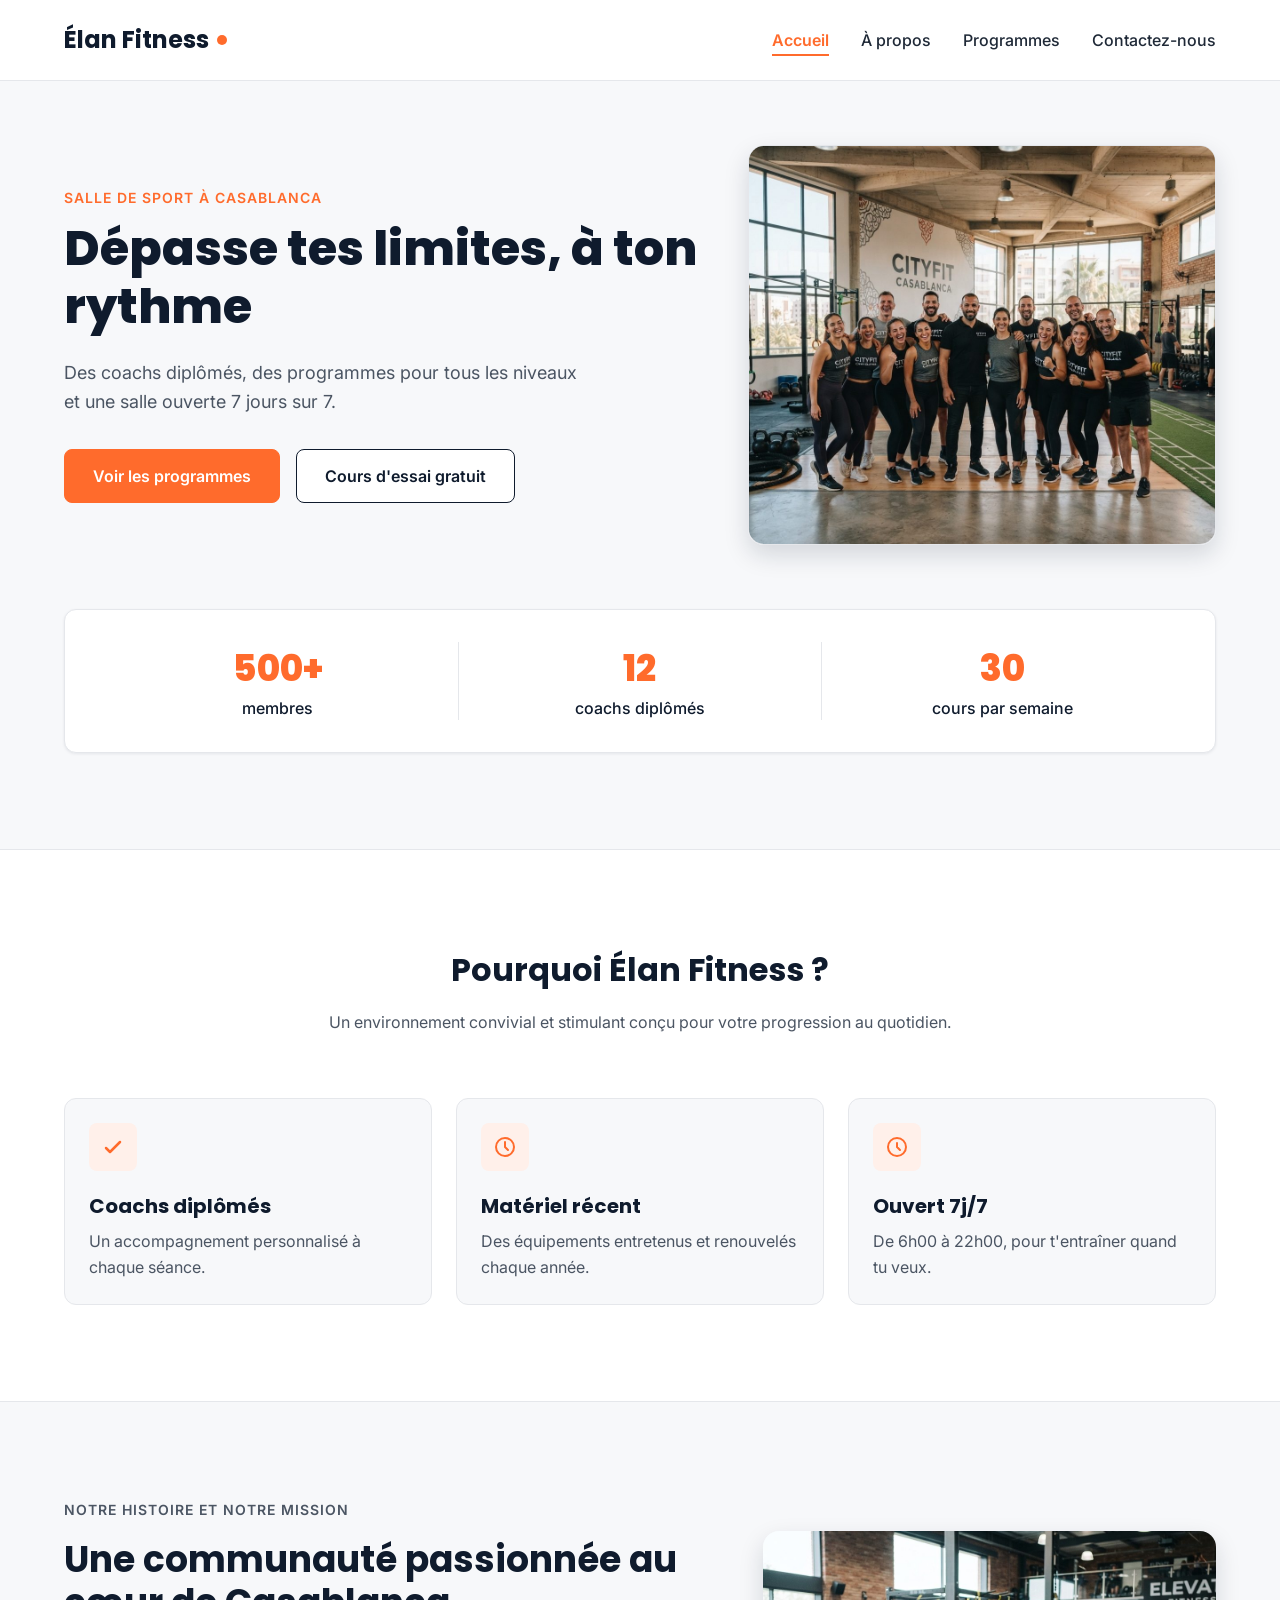
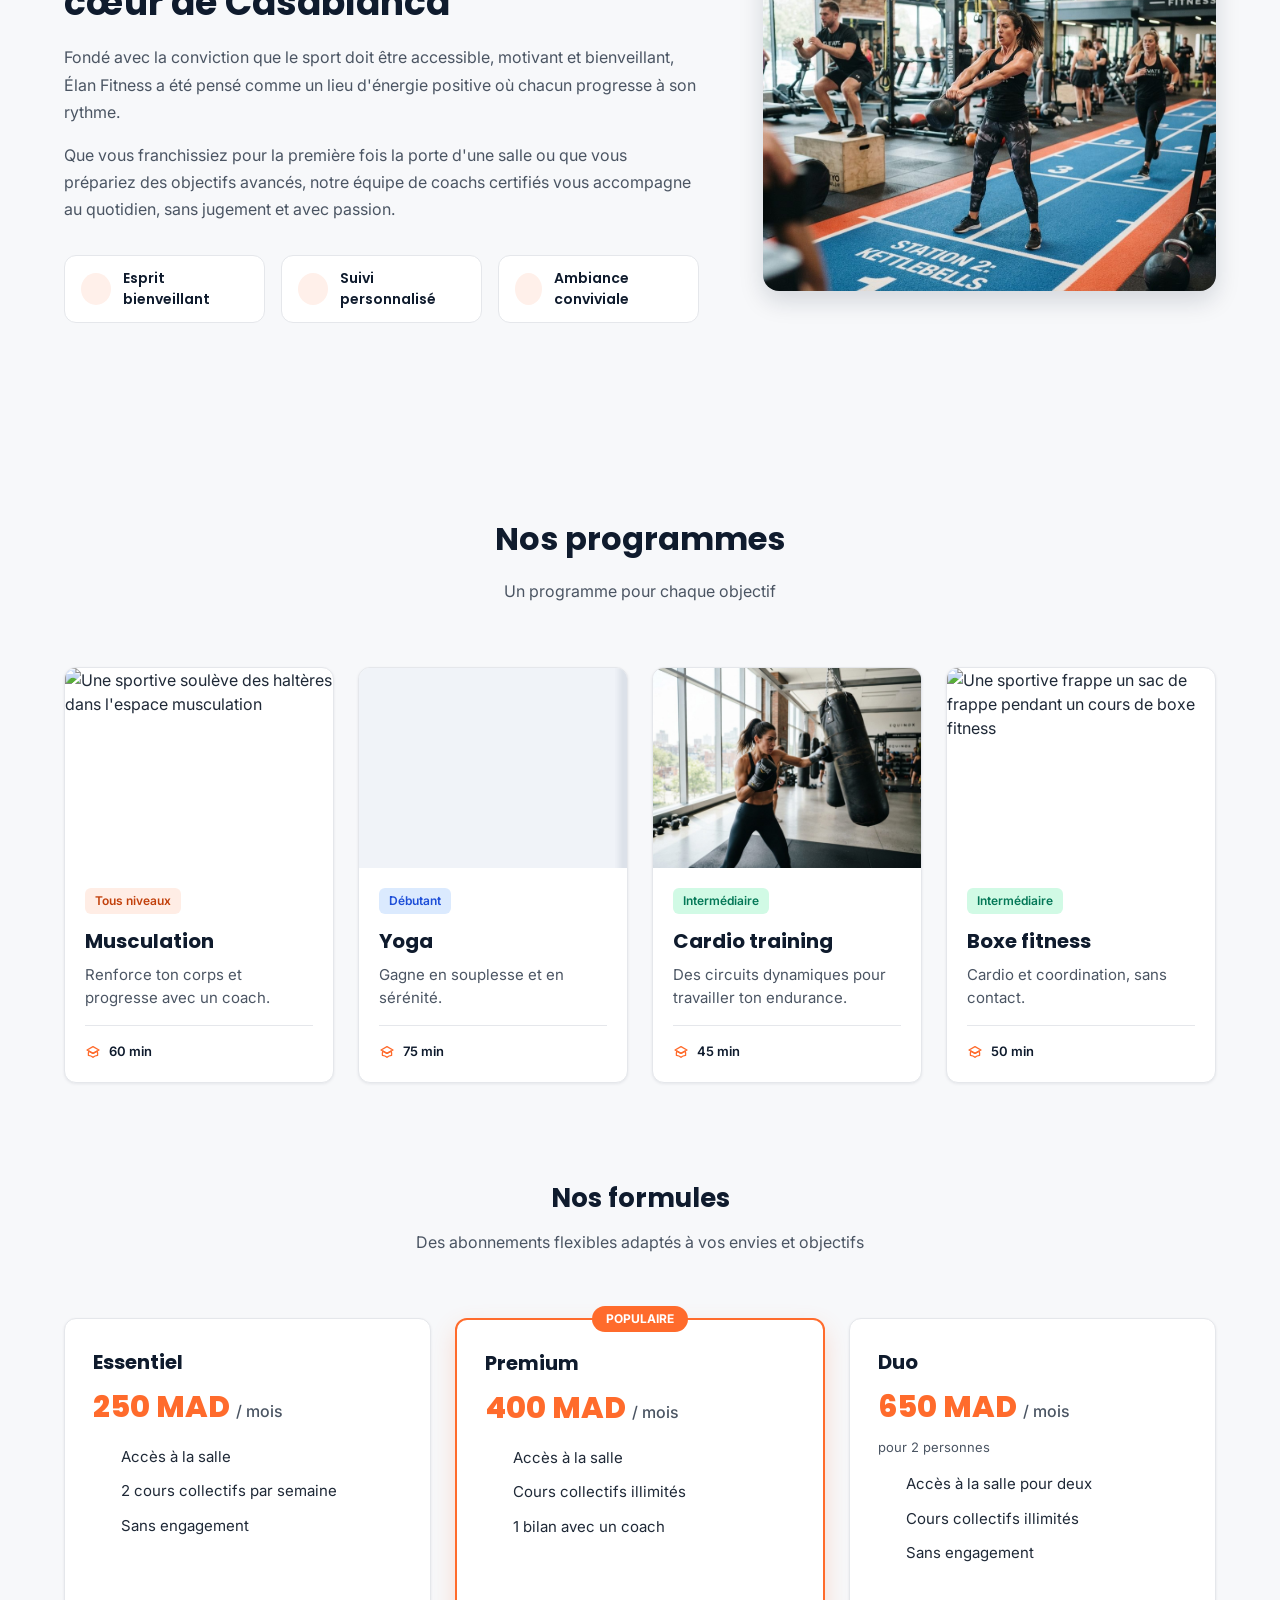
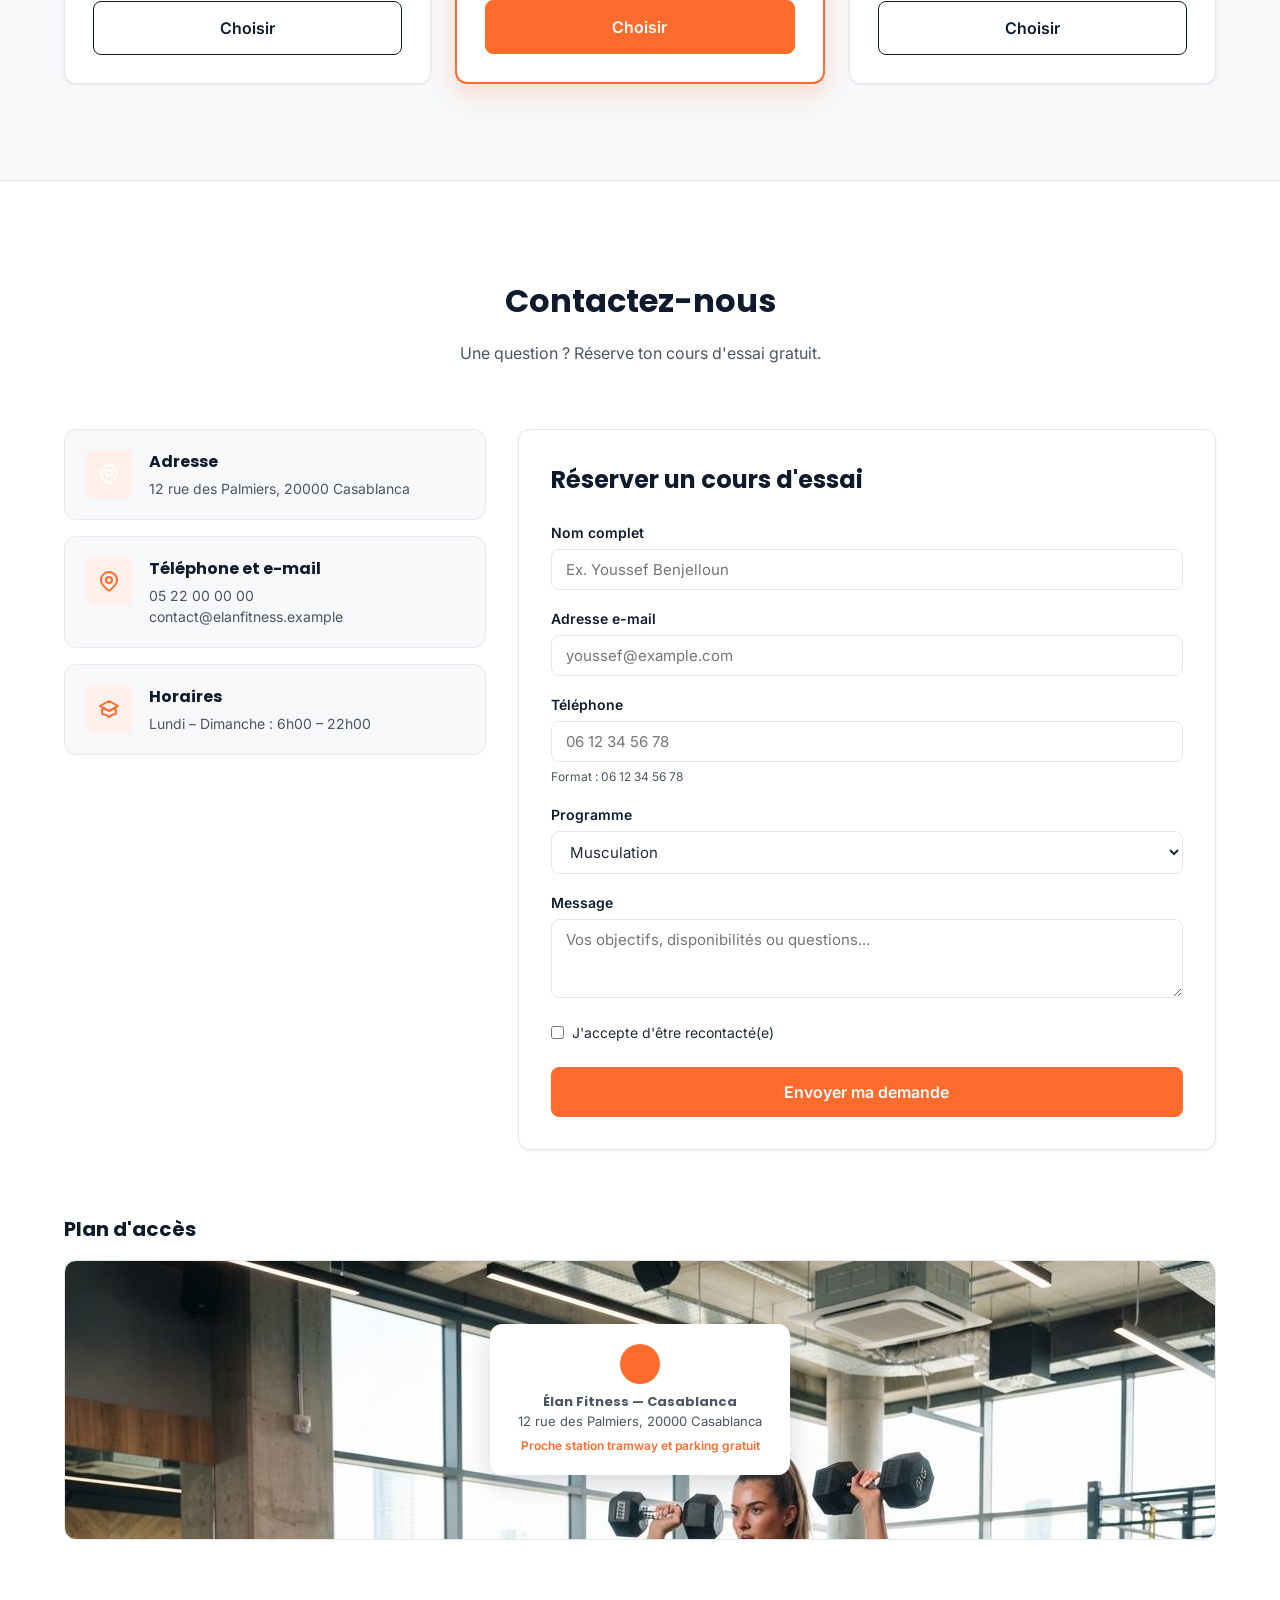
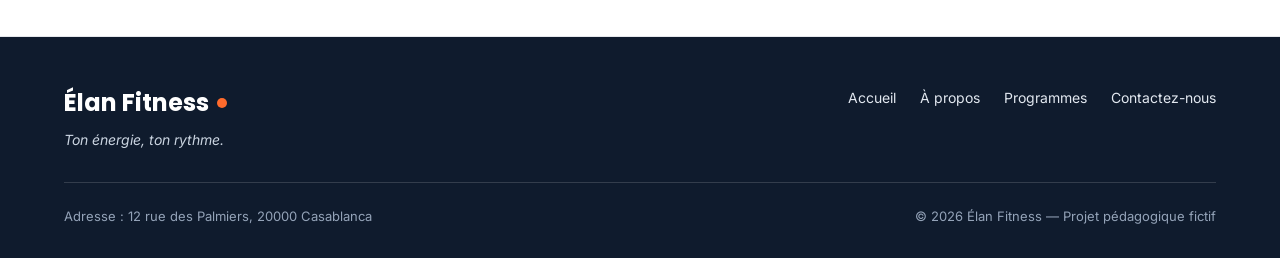
==== index.html @ 62b76608 "init env" ====
<!DOCTYPE html>
<html lang="fr">
<head>
  <meta charset="UTF-8">
  <meta name="viewport" content="width=device-width, initial-scale=1">
  <meta name="description" content="Élan Fitness, salle de sport à Casablanca : musculation, yoga, cardio et boxe fitness avec des coachs diplômés. Réservez votre cours d'essai gratuit.">
  <title>Élan Fitness | Salle de sport à Casablanca</title>

  <!-- Polices Google : Poppins (titres) et Inter (textes) -->
  <link rel="preconnect" href="https://fonts.googleapis.com">
  <link rel="preconnect" href="https://fonts.gstatic.com" crossorigin>
  <link href="https://fonts.googleapis.com/css2?family=Inter:wght@400;500;600&family=Poppins:wght@600;700;800&display=swap" rel="stylesheet">

  <!-- Notre feuille de style -->
  <link rel="stylesheet" href="style.css">
</head>

<body>

  <!-- =========================================================
       EN-TÊTE : logo + menu (le même sur toutes les pages)
       ========================================================= -->
  <header class="en-tete">
    <div class="conteneur en-tete-contenu">
      <a href="#accueil" class="logo">Élan Fitness</a>

      <nav aria-label="Navigation principale">
        <ul class="menu">
          <li><a href="#accueil" class="lien-actif">Accueil</a></li>
          <li><a href="#a-propos">À propos</a></li>
          <li><a href="#programmes">Programmes</a></li>
          <li><a href="#contact">Contactez-nous</a></li>
        </ul>
      </nav>
    </div>
  </header>

  <main>

    <!-- =========================================================
         PAGE 1 : ACCUEIL (hero + chiffres + avantages)
         ========================================================= -->
    <section id="accueil" class="hero">
      <div class="conteneur">

        <div class="hero-contenu">
          <div class="hero-texte">
            <p class="sur-titre">Salle de sport à Casablanca</p>
            <h1>Dépasse tes limites, à ton rythme</h1>
            <p class="hero-description">
              Des coachs diplômés, des programmes pour tous les niveaux et une salle ouverte 7 jours sur 7.
            </p>
            <div class="boutons">
              <a href="#programmes" class="bouton bouton-principal">Voir les programmes</a>
              <a href="#contact" class="bouton bouton-secondaire">Cours d'essai gratuit</a>
            </div>
          </div>

          <img class="hero-image" src="img/hero.jpg" alt="Des personnes s'entraînent dans une salle de sport lumineuse à Casablanca">
        </div>

        <div class="chiffres">
          <div class="chiffre">
            <p class="chiffre-nombre">500+</p>
            <p>membres</p>
          </div>
          <div class="chiffre">
            <p class="chiffre-nombre">12</p>
            <p>coachs diplômés</p>
          </div>
          <div class="chiffre">
            <p class="chiffre-nombre">30</p>
            <p>cours par semaine</p>
          </div>
        </div>

      </div>
    </section>

    <section class="section section-blanche">
      <div class="conteneur">

        <div class="section-titre">
          <h2>Pourquoi Élan Fitness ?</h2>
          <p>Un environnement convivial et stimulant conçu pour votre progression au quotidien.</p>
        </div>

        <div class="cartes">
          <article class="carte carte-avantage">
            <div class="icone"><img src="img/icone-coach.svg" alt=""></div>
            <h3>Coachs diplômés</h3>
            <p>Un accompagnement personnalisé à chaque séance.</p>
          </article>

          <article class="carte carte-avantage">
            <div class="icone"><img src="img/icone-materiel.svg" alt=""></div>
            <h3>Matériel récent</h3>
            <p>Des équipements entretenus et renouvelés chaque année.</p>
          </article>

          <article class="carte carte-avantage">
            <div class="icone"><img src="img/icone-horloge.svg" alt=""></div>
            <h3>Ouvert 7j/7</h3>
            <p>De 6h00 à 22h00, pour t'entraîner quand tu veux.</p>
          </article>
        </div>

      </div>
    </section>


    <!-- =========================================================
         PAGE 2 : À PROPOS
         ========================================================= -->
    <section id="a-propos" class="section">
      <div class="conteneur apropos-contenu">

        <div class="apropos-texte">
          <p class="sur-titre">Notre histoire et notre mission</p>
          <h2>Une communauté passionnée au cœur de Casablanca</h2>
          <p>
            Fondé avec la conviction que le sport doit être accessible, motivant et bienveillant,
            Élan Fitness a été pensé comme un lieu d'énergie positive où chacun progresse à son rythme.
          </p>
          <p>
            Que vous franchissiez pour la première fois la porte d'une salle ou que vous prépariez des
            objectifs avancés, notre équipe de coachs certifiés vous accompagne au quotidien, sans
            jugement et avec passion.
          </p>

          <ul class="valeurs">
            <li class="valeur">
              <div class="icone icone-petite"><img src="img/icone-check.svg" alt=""></div>
              <span>Esprit bienveillant</span>
            </li>
            <li class="valeur">
              <div class="icone icone-petite"><img src="img/icone-check.svg" alt=""></div>
              <span>Suivi personnalisé</span>
            </li>
            <li class="valeur">
              <div class="icone icone-petite"><img src="img/icone-check.svg" alt=""></div>
              <span>Ambiance conviviale</span>
            </li>
          </ul>
        </div>

        <img class="apropos-image" src="img/equipe.jpg" alt="L'équipe de coachs d'Élan Fitness réunie dans la salle">

      </div>
    </section>


    <!-- =========================================================
         PAGE 3 : PROGRAMMES (cours + formules)
         ========================================================= -->
    <section id="programmes" class="section">
      <div class="conteneur">

        <div class="section-titre">
          <h2>Nos programmes</h2>
          <p>Un programme pour chaque objectif</p>
        </div>

        <div class="cartes">

          <article class="carte carte-programme">
            <img src="img/musculation.jpg" alt="Une sportive soulève des haltères dans l'espace musculation">
            <div class="programme-corps">
              <span class="etiquette etiquette-orange">Tous niveaux</span>
              <h3>Musculation</h3>
              <p>Renforce ton corps et progresse avec un coach.</p>
              <p class="duree"><img src="img/icone-duree.svg" alt="">60 min</p>
            </div>
          </article>

          <article class="carte carte-programme">
            <img src="img/yoga.jpg" alt="Un groupe pratique le yoga sur des tapis dans une salle lumineuse">
            <div class="programme-corps">
              <span class="etiquette etiquette-bleue">Débutant</span>
              <h3>Yoga</h3>
              <p>Gagne en souplesse et en sérénité.</p>
              <p class="duree"><img src="img/icone-duree.svg" alt="">75 min</p>
            </div>
          </article>

          <article class="carte carte-programme">
            <img src="img/cardio.jpg" alt="Des sportifs suivent un circuit de cardio training avec des kettlebells">
            <div class="programme-corps">
              <span class="etiquette etiquette-verte">Intermédiaire</span>
              <h3>Cardio training</h3>
              <p>Des circuits dynamiques pour travailler ton endurance.</p>
              <p class="duree"><img src="img/icone-duree.svg" alt="">45 min</p>
            </div>
          </article>

          <article class="carte carte-programme">
            <img src="img/boxe.jpg" alt="Une sportive frappe un sac de frappe pendant un cours de boxe fitness">
            <div class="programme-corps">
              <span class="etiquette etiquette-verte">Intermédiaire</span>
              <h3>Boxe fitness</h3>
              <p>Cardio et coordination, sans contact.</p>
              <p class="duree"><img src="img/icone-duree.svg" alt="">50 min</p>
            </div>
          </article>

        </div>

        <!-- Les formules (abonnements) -->
        <div class="formules">

          <div class="section-titre">
            <h3>Nos formules</h3>
            <p>Des abonnements flexibles adaptés à vos envies et objectifs</p>
          </div>

          <div class="cartes">

            <article class="carte formule">
              <h4>Essentiel</h4>
              <p class="prix">250 MAD <span>/ mois</span></p>
              <ul class="formule-liste">
                <li>Accès à la salle</li>
                <li>2 cours collectifs par semaine</li>
                <li>Sans engagement</li>
              </ul>
              <a href="#contact" class="bouton bouton-secondaire">Choisir</a>
            </article>

            <article class="carte formule formule-populaire">
              <p class="badge-populaire">Populaire</p>
              <h4>Premium</h4>
              <p class="prix">400 MAD <span>/ mois</span></p>
              <ul class="formule-liste">
                <li>Accès à la salle</li>
                <li>Cours collectifs illimités</li>
                <li>1 bilan avec un coach</li>
              </ul>
              <a href="#contact" class="bouton bouton-principal">Choisir</a>
            </article>

            <article class="carte formule">
              <h4>Duo</h4>
              <p class="prix">650 MAD <span>/ mois</span></p>
              <p class="prix-note">pour 2 personnes</p>
              <ul class="formule-liste">
                <li>Accès à la salle pour deux</li>
                <li>Cours collectifs illimités</li>
                <li>Sans engagement</li>
              </ul>
              <a href="#contact" class="bouton bouton-secondaire">Choisir</a>
            </article>

          </div>
        </div>

      </div>
    </section>


    <!-- =========================================================
         PAGE 4 : CONTACT (infos + formulaire + plan)
         ========================================================= -->
    <section id="contact" class="section section-blanche">
      <div class="conteneur">

        <div class="section-titre">
          <h2>Contactez-nous</h2>
          <p>Une question ? Réserve ton cours d'essai gratuit.</p>
        </div>

        <div class="contact-contenu">

          <!-- Colonne de gauche : les informations -->
          <div class="infos">
            <div class="info">
              <div class="icone"><img src="img/icone-pin.svg" alt=""></div>
              <div>
                <h3>Adresse</h3>
                <p>12 rue des Palmiers, 20000 Casablanca</p>
              </div>
            </div>

            <div class="info">
              <div class="icone"><img src="img/icone-telephone.svg" alt=""></div>
              <div>
                <h3>Téléphone et e-mail</h3>
                <p>05 22 00 00 00</p>
                <p>contact@elanfitness.example</p>
              </div>
            </div>

            <div class="info">
              <div class="icone"><img src="img/icone-duree.svg" alt=""></div>
              <div>
                <h3>Horaires</h3>
                <p>Lundi – Dimanche : 6h00 – 22h00</p>
              </div>
            </div>
          </div>

          <!-- Colonne de droite : le formulaire -->
          <form class="formulaire" action="#" method="post">
            <h3>Réserver un cours d'essai</h3>

            <div class="champ">
              <label for="nom">Nom complet</label>
              <input type="text" id="nom" name="nom" placeholder="Ex. Youssef Benjelloun" required>
            </div>

            <div class="champ">
              <label for="email">Adresse e-mail</label>
              <input type="email" id="email" name="email" placeholder="youssef@example.com" required>
            </div>

            <div class="champ">
              <label for="tel">Téléphone</label>
              <!-- pattern : un 0, puis 5, 6 ou 7, puis 4 groupes de 2 chiffres (espaces facultatifs) -->
              <input type="tel" id="tel" name="tel" placeholder="06 12 34 56 78"
                     pattern="0[5-7]([ ]?[0-9]{2}){4}" title="Format : 06 12 34 56 78" required>
              <small>Format : 06 12 34 56 78</small>
            </div>

            <div class="champ">
              <label for="programme">Programme</label>
              <select id="programme" name="programme">
                <option value="musculation">Musculation</option>
                <option value="yoga">Yoga</option>
                <option value="cardio">Cardio training</option>
                <option value="boxe">Boxe fitness</option>
              </select>
            </div>

            <div class="champ">
              <label for="message">Message</label>
              <textarea id="message" name="message" rows="3" placeholder="Vos objectifs, disponibilités ou questions..."></textarea>
            </div>

            <div class="case">
              <input type="checkbox" id="accord" name="accord" required>
              <label for="accord">J'accepte d'être recontacté(e)</label>
            </div>

            <button type="submit" class="bouton bouton-principal">Envoyer ma demande</button>
          </form>

        </div>

        <!-- Plan d'accès -->
        <div class="plan">
          <h3>Plan d'accès</h3>
          <div class="plan-carte">
            <div class="plan-etiquette">
              <div class="plan-pin"><img src="img/icone-pin-blanc.svg" alt=""></div>
              <p class="plan-nom">Élan Fitness — Casablanca</p>
              <p>12 rue des Palmiers, 20000 Casablanca</p>
              <p class="plan-acces">Proche station tramway et parking gratuit</p>
            </div>
          </div>
        </div>

      </div>
    </section>

  </main>


  <!-- =========================================================
       PIED DE PAGE (le même sur toutes les pages)
       ========================================================= -->
  <footer class="pied-de-page">
    <div class="conteneur">

      <div class="pied-haut">
        <div>
          <p class="logo logo-clair">Élan Fitness</p>
          <p class="slogan">Ton énergie, ton rythme.</p>
        </div>

        <nav aria-label="Navigation du pied de page">
          <ul class="menu menu-pied">
            <li><a href="#accueil">Accueil</a></li>
            <li><a href="#a-propos">À propos</a></li>
            <li><a href="#programmes">Programmes</a></li>
            <li><a href="#contact">Contactez-nous</a></li>
          </ul>
        </nav>
      </div>

      <div class="pied-bas">
        <p>Adresse : 12 rue des Palmiers, 20000 Casablanca</p>
        <p>&copy; 2026 Élan Fitness — Projet pédagogique fictif</p>
      </div>

    </div>
  </footer>

</body>
</html>
---- style.css ----
/* =========================================================
   ÉLAN FITNESS — feuille de style
   Organisation du fichier :
   1. Réglages de base
   2. Éléments communs (conteneur, boutons, cartes, icônes)
   3. En-tête
   4. Accueil
   5. À propos
   6. Programmes
   7. Contact
   8. Pied de page
   ========================================================= */


/* =========================================================
   1. RÉGLAGES DE BASE
   ========================================================= */

/* Remise à zéro : on enlève les marges par défaut du navigateur
   et on utilise le box-sizing border-box (voir le box model) */
* {
  box-sizing: border-box;
  margin: 0;
  padding: 0;
}

html {
  scroll-behavior: smooth;   /* défilement doux quand on clique sur le menu */
}

body {
  font-family: 'Inter', Arial, sans-serif;
  font-size: 16px;
  line-height: 1.5;
  color: #1F2937;
  background-color: #F7F8FA;
}

/* Tous les titres utilisent la police Poppins */
h1, h2, h3, h4 {
  font-family: 'Poppins', Arial, sans-serif;
  color: #0F1B2D;
}

a {
  color: inherit;
  text-decoration: none;
}

ul {
  list-style: none;
}

img {
  display: block;
  max-width: 100%;
}

/* Un contour visible quand on navigue au clavier (accessibilité) */
a:focus-visible,
button:focus-visible {
  outline: 3px solid #FF6B2C;
  outline-offset: 2px;
}


/* =========================================================
   2. ÉLÉMENTS COMMUNS
   ========================================================= */

/* Le conteneur centre le contenu et limite sa largeur */
.conteneur {
  width: 100%;
  max-width: 1200px;
  margin: 0 auto;
  padding: 0 24px;
}

/* Chaque grande partie de la page */
.section {
  padding: 96px 0;
}

.section-blanche {
  background-color: #FFFFFF;
  border-top: 1px solid #E5E7EB;
  border-bottom: 1px solid #E5E7EB;
}

/* Titre + phrase d'introduction centrés au-dessus d'une section */
.section-titre {
  max-width: 640px;
  margin: 0 auto 64px;
  text-align: center;
}

.section-titre h2 {
  font-size: 32px;
  margin-bottom: 16px;
}

.section-titre h3 {
  font-size: 26px;
  margin-bottom: 12px;
}

.section-titre p {
  color: #4B5563;
}

/* Petit texte orange au-dessus d'un titre */
.sur-titre {
  font-size: 14px;
  font-weight: 600;
  color: #FF6B2C;
  text-transform: uppercase;
  letter-spacing: 1px;
  margin-bottom: 12px;
}

/* ----- Boutons ----- */
.bouton {
  display: inline-block;
  padding: 14px 28px;
  border-radius: 8px;
  font-size: 16px;
  font-weight: 600;
  text-align: center;
  cursor: pointer;
}

.bouton-principal {
  background-color: #FF6B2C;
  border: 1px solid #FF6B2C;
  color: #FFFFFF;
}

.bouton-principal:hover {
  background-color: #F05817;
}

.bouton-secondaire {
  background-color: #FFFFFF;
  border: 1px solid #0F1B2D;
  color: #0F1B2D;
}

.bouton-secondaire:hover {
  background-color: #F3F4F6;
}

/* ----- Rangée de cartes (Flexbox) ----- */
.cartes {
  display: flex;
  gap: 24px;
}

.carte {
  flex: 1;                       /* toutes les cartes ont la même largeur */
  background-color: #FFFFFF;
  border: 1px solid #E5E7EB;
  border-radius: 12px;
  box-shadow: 0 1px 3px rgba(15, 27, 45, 0.08);
}

/* ----- Icône dans un carré orange clair ----- */
.icone {
  width: 48px;
  height: 48px;
  background-color: #FFF0EA;
  border-radius: 8px;
  display: flex;
  align-items: center;
  justify-content: center;
}

.icone img {
  width: 24px;
  height: 24px;
}

.icone-petite {
  width: 32px;
  height: 32px;
  border-radius: 50%;
}

.icone-petite img {
  width: 16px;
  height: 16px;
}


/* =========================================================
   3. EN-TÊTE
   ========================================================= */

.en-tete {
  position: sticky;              /* reste collé en haut de l'écran */
  top: 0;
  z-index: 10;                   /* passe devant le reste de la page */
  background-color: #FFFFFF;
  border-bottom: 1px solid #E5E7EB;
}

.en-tete-contenu {
  height: 80px;
  display: flex;
  align-items: center;
  justify-content: space-between;
}

.logo {
  display: flex;
  align-items: center;
  font-family: 'Poppins', Arial, sans-serif;
  font-size: 24px;
  font-weight: 700;
  color: #0F1B2D;
}

/* Le point orange après le logo, créé en CSS avec ::after */
.logo::after {
  content: "";
  width: 10px;
  height: 10px;
  margin-left: 8px;
  background-color: #FF6B2C;
  border-radius: 50%;
}

.menu {
  display: flex;
  gap: 32px;
}

.menu a {
  font-weight: 500;
  padding-bottom: 4px;
  border-bottom: 2px solid transparent;
}

.menu a:hover {
  color: #FF6B2C;
}

/* La page où l'on se trouve */
.menu .lien-actif {
  color: #FF6B2C;
  font-weight: 600;
  border-bottom-color: #FF6B2C;
}


/* =========================================================
   4. ACCUEIL
   ========================================================= */

.hero {
  padding: 64px 0 96px;
}

/* Deux colonnes : le texte à gauche, l'image à droite */
.hero-contenu {
  display: flex;
  align-items: center;
  gap: 32px;
}

.hero-texte {
  flex: 7;                       /* 7 parts sur 12 */
}

.hero-texte h1 {
  font-size: 48px;
  font-weight: 800;
  line-height: 1.2;
  margin-bottom: 24px;
}

.hero-description {
  max-width: 520px;
  font-size: 18px;
  line-height: 1.6;
  color: #4B5563;
  margin-bottom: 32px;
}

.boutons {
  display: flex;
  flex-wrap: wrap;
  gap: 16px;
}

.hero-image {
  flex: 5;                       /* 5 parts sur 12 */
  min-width: 0;
  height: 400px;
  object-fit: cover;             /* l'image remplit le cadre sans se déformer */
  border-radius: 16px;
  border: 1px solid #E5E7EB;
  box-shadow: 0 10px 25px rgba(15, 27, 45, 0.15);
}

/* Bandeau des trois chiffres */
.chiffres {
  display: flex;
  margin-top: 64px;
  padding: 32px;
  background-color: #FFFFFF;
  border: 1px solid #E5E7EB;
  border-radius: 12px;
  box-shadow: 0 1px 3px rgba(15, 27, 45, 0.08);
}

.chiffre {
  flex: 1;
  text-align: center;
  font-weight: 500;
  color: #0F1B2D;
}

/* Un trait entre deux chiffres (sélecteur de frère adjacent) */
.chiffre + .chiffre {
  border-left: 1px solid #E5E7EB;
}

.chiffre-nombre {
  font-family: 'Poppins', Arial, sans-serif;
  font-size: 36px;
  font-weight: 800;
  color: #FF6B2C;
}

/* Les trois avantages ("Pourquoi Élan Fitness ?") */
.carte-avantage {
  padding: 24px;
  background-color: #F7F8FA;
  box-shadow: none;
}

.carte-avantage .icone {
  margin-bottom: 20px;
}

.carte-avantage h3 {
  font-size: 20px;
  margin-bottom: 8px;
}

.carte-avantage p {
  color: #4B5563;
  line-height: 1.6;
}


/* =========================================================
   5. À PROPOS
   ========================================================= */

.apropos-contenu {
  display: flex;
  align-items: center;
  gap: 64px;
}

.apropos-texte {
  flex: 7;
}

.apropos-texte h2 {
  font-size: 36px;
  line-height: 1.2;
  margin-bottom: 20px;
}

.apropos-texte p {
  color: #4B5563;
  line-height: 1.7;
  margin-bottom: 16px;
}

/* Les trois petites cartes "valeurs" */
.valeurs {
  display: flex;
  gap: 16px;
  margin-top: 32px;
}

.valeur {
  flex: 1;
  display: flex;
  align-items: center;
  gap: 12px;
  padding: 12px 16px;
  background-color: #FFFFFF;
  border: 1px solid #E5E7EB;
  border-radius: 12px;
  font-family: 'Poppins', Arial, sans-serif;
  font-size: 14px;
  font-weight: 600;
  color: #0F1B2D;
}

.apropos-image {
  flex: 5;
  min-width: 0;
  height: 360px;
  object-fit: cover;
  border-radius: 16px;
  box-shadow: 0 10px 25px rgba(15, 27, 45, 0.15);
}


/* =========================================================
   6. PROGRAMMES
   ========================================================= */

/* ----- Les 4 cartes de programmes ----- */
.carte-programme {
  display: flex;
  flex-direction: column;
  overflow: hidden;              /* les coins de l'image suivent ceux de la carte */
}

.carte-programme > img {
  width: 100%;
  height: 200px;
  object-fit: cover;
}

.programme-corps {
  flex: 1;
  display: flex;
  flex-direction: column;
  padding: 20px;
}

.programme-corps h3 {
  font-size: 20px;
  margin-bottom: 8px;
}

.programme-corps p {
  font-size: 15px;
  color: #4B5563;
}

/* Petite étiquette du niveau */
.etiquette {
  align-self: flex-start;        /* l'étiquette garde la largeur de son texte */
  padding: 4px 10px;
  margin-bottom: 12px;
  border-radius: 6px;
  font-size: 12px;
  font-weight: 600;
}

.etiquette-orange {
  background-color: #FFEDE5;
  color: #C2410C;
}

.etiquette-bleue {
  background-color: #DBEAFE;
  color: #1D4ED8;
}

.etiquette-verte {
  background-color: #D1FAE5;
  color: #047857;
}

/* La durée est toujours en bas de la carte grâce à margin-top: auto */
.programme-corps .duree {
  display: flex;
  align-items: center;
  gap: 8px;
  margin-top: auto;
  padding-top: 16px;
  border-top: 1px solid #E5E7EB;
  font-size: 13px;
  font-weight: 600;
  color: #0F1B2D;
}

.programme-corps h3 + p {
  margin-bottom: 16px;
}

.duree img {
  width: 16px;
  height: 16px;
}

/* ----- Les 3 formules ----- */
.formules {
  margin-top: 96px;
}

.formule {
  position: relative;            /* sert de repère au badge "Populaire" */
  display: flex;
  flex-direction: column;
  padding: 28px;
}

.formule h4 {
  font-size: 20px;
}

.prix {
  margin: 8px 0 16px;
  font-family: 'Poppins', Arial, sans-serif;
  font-size: 30px;
  font-weight: 800;
  color: #FF6B2C;
}

.prix span {
  font-family: 'Inter', Arial, sans-serif;
  font-size: 16px;
  font-weight: 500;
  color: #4B5563;
}

.prix-note {
  margin: -8px 0 16px;
  font-size: 13px;
  color: #4B5563;
}

/* Liste avec une coche orange devant chaque ligne */
.formule-liste {
  flex: 1;                       /* pousse le bouton vers le bas de la carte */
  margin-bottom: 24px;
}

.formule-liste li {
  padding-left: 28px;
  margin-bottom: 12px;
  font-size: 15px;
  background-image: url('img/icone-check.svg');
  background-repeat: no-repeat;
  background-position: left center;
  background-size: 16px;
}

.formule .bouton {
  display: block;                /* le bouton prend toute la largeur */
}

/* La formule mise en avant */
.formule-populaire {
  border: 2px solid #FF6B2C;
  box-shadow: 0 10px 25px rgba(255, 107, 44, 0.2);
}

.badge-populaire {
  position: absolute;
  top: -14px;
  left: 50%;
  transform: translateX(-50%);   /* centre le badge horizontalement */
  padding: 4px 14px;
  background-color: #FF6B2C;
  border-radius: 999px;
  font-size: 12px;
  font-weight: 700;
  text-transform: uppercase;
  color: #FFFFFF;
}


/* =========================================================
   7. CONTACT
   ========================================================= */

.contact-contenu {
  display: flex;
  align-items: flex-start;
  gap: 32px;
}

/* ----- Colonne de gauche : les informations ----- */
.infos {
  flex: 2;
  display: flex;
  flex-direction: column;        /* les cartes sont empilées */
  gap: 16px;
}

.info {
  display: flex;
  gap: 16px;
  padding: 20px;
  background-color: #F7F8FA;
  border: 1px solid #E5E7EB;
  border-radius: 12px;
}

.info h3 {
  font-size: 16px;
  margin-bottom: 4px;
}

.info p {
  font-size: 14px;
  color: #4B5563;
}

/* ----- Colonne de droite : le formulaire ----- */
.formulaire {
  flex: 3;
  padding: 32px;
  background-color: #FFFFFF;
  border: 1px solid #E5E7EB;
  border-radius: 12px;
  box-shadow: 0 1px 3px rgba(15, 27, 45, 0.08);
}

.formulaire h3 {
  font-size: 24px;
  margin-bottom: 24px;
}

.champ {
  margin-bottom: 18px;
}

.champ label {
  display: block;
  margin-bottom: 6px;
  font-size: 14px;
  font-weight: 600;
  color: #0F1B2D;
}

.champ input,
.champ select,
.champ textarea {
  width: 100%;
  padding: 10px 14px;
  background-color: #FFFFFF;
  border: 1px solid #E5E7EB;
  border-radius: 8px;
  font-family: inherit;          /* les champs reprennent la police du site */
  font-size: 15px;
  color: #1F2937;
}

.champ input:focus,
.champ select:focus,
.champ textarea:focus {
  outline: 2px solid #FF6B2C;
  border-color: #FF6B2C;
}

.champ small {
  display: block;
  margin-top: 6px;
  font-size: 12px;
  color: #4B5563;
}

/* La case à cocher et son texte sur la même ligne */
.case {
  display: flex;
  align-items: center;
  gap: 8px;
  margin: 8px 0 24px;
  font-size: 14px;
}

.formulaire .bouton {
  display: block;
  width: 100%;
  font-family: inherit;
}

/* ----- Plan d'accès ----- */
.plan {
  margin-top: 64px;
}

.plan h3 {
  font-size: 20px;
  margin-bottom: 16px;
}

/* Le quadrillage est une petite image répétée en fond */
.plan-carte {
  height: 280px;
  display: flex;
  align-items: center;
  justify-content: center;
  background-image: url('img/plan-fond.png');
  border: 1px solid #E5E7EB;
  border-radius: 12px;
}

.plan-etiquette {
  padding: 20px 28px;
  background-color: #FFFFFF;
  border-radius: 12px;
  box-shadow: 0 10px 25px rgba(15, 27, 45, 0.15);
  text-align: center;
}

.plan-pin {
  width: 40px;
  height: 40px;
  margin: 0 auto 8px;
  background-color: #FF6B2C;
  border-radius: 50%;
  display: flex;
  align-items: center;
  justify-content: center;
}

.plan-pin img {
  width: 20px;
  height: 20px;
}

.plan-nom {
  font-family: 'Poppins', Arial, sans-serif;
  font-weight: 700;
  color: #0F1B2D;
}

.plan-etiquette p {
  font-size: 13px;
  color: #4B5563;
}

.plan-etiquette .plan-acces {
  margin-top: 6px;
  font-size: 12px;
  font-weight: 600;
  color: #FF6B2C;
}


/* =========================================================
   8. PIED DE PAGE
   ========================================================= */

.pied-de-page {
  padding: 48px 0 32px;
  background-color: #0F1B2D;
  color: #FFFFFF;
}

.pied-haut {
  display: flex;
  justify-content: space-between;
  align-items: flex-start;
  padding-bottom: 32px;
  border-bottom: 1px solid rgba(255, 255, 255, 0.15);
}

.logo-clair {
  color: #FFFFFF;
}

.slogan {
  margin-top: 8px;
  font-size: 14px;
  font-style: italic;
  color: #CBD5E1;
}

.menu-pied {
  gap: 24px;
}

.menu-pied a {
  font-size: 14px;
  font-weight: 400;
  color: #E2E8F0;
}

.pied-bas {
  display: flex;
  justify-content: space-between;
  margin-top: 24px;
  font-size: 13px;
  color: #94A3B8;
}
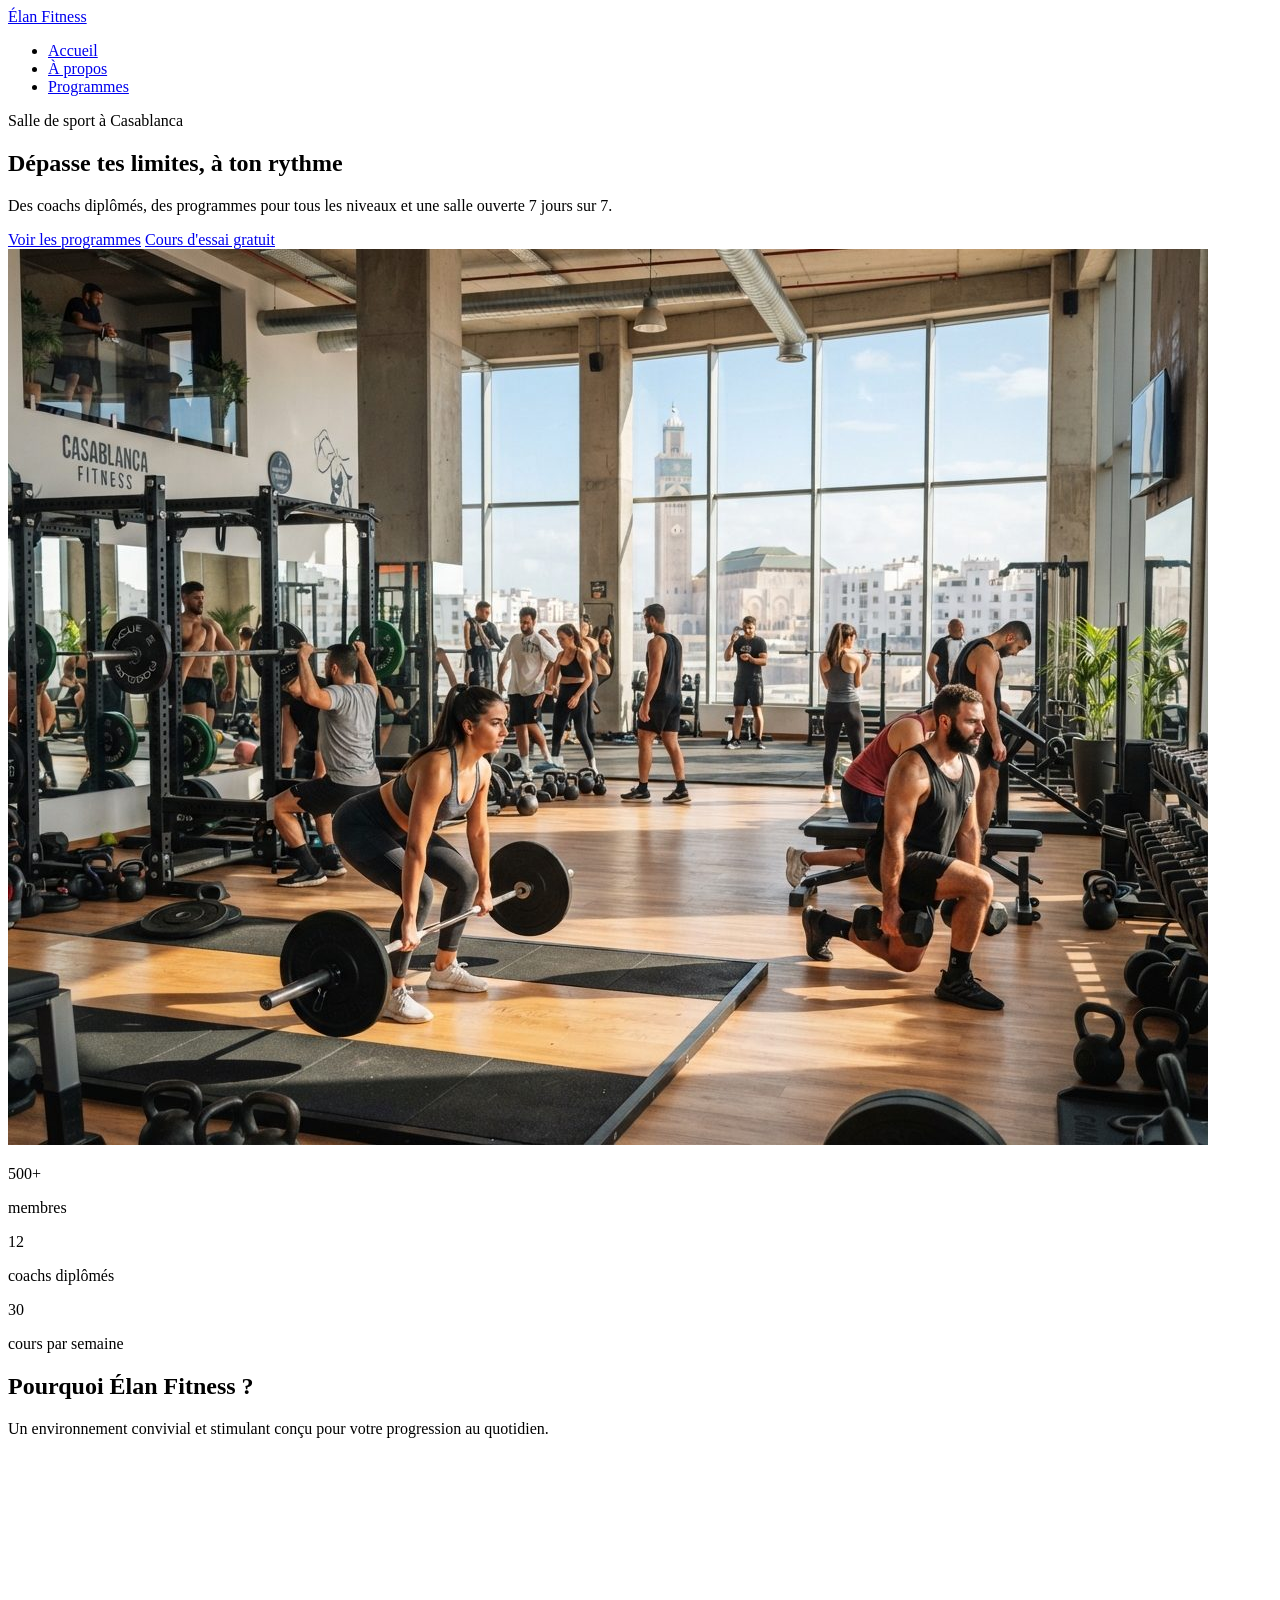
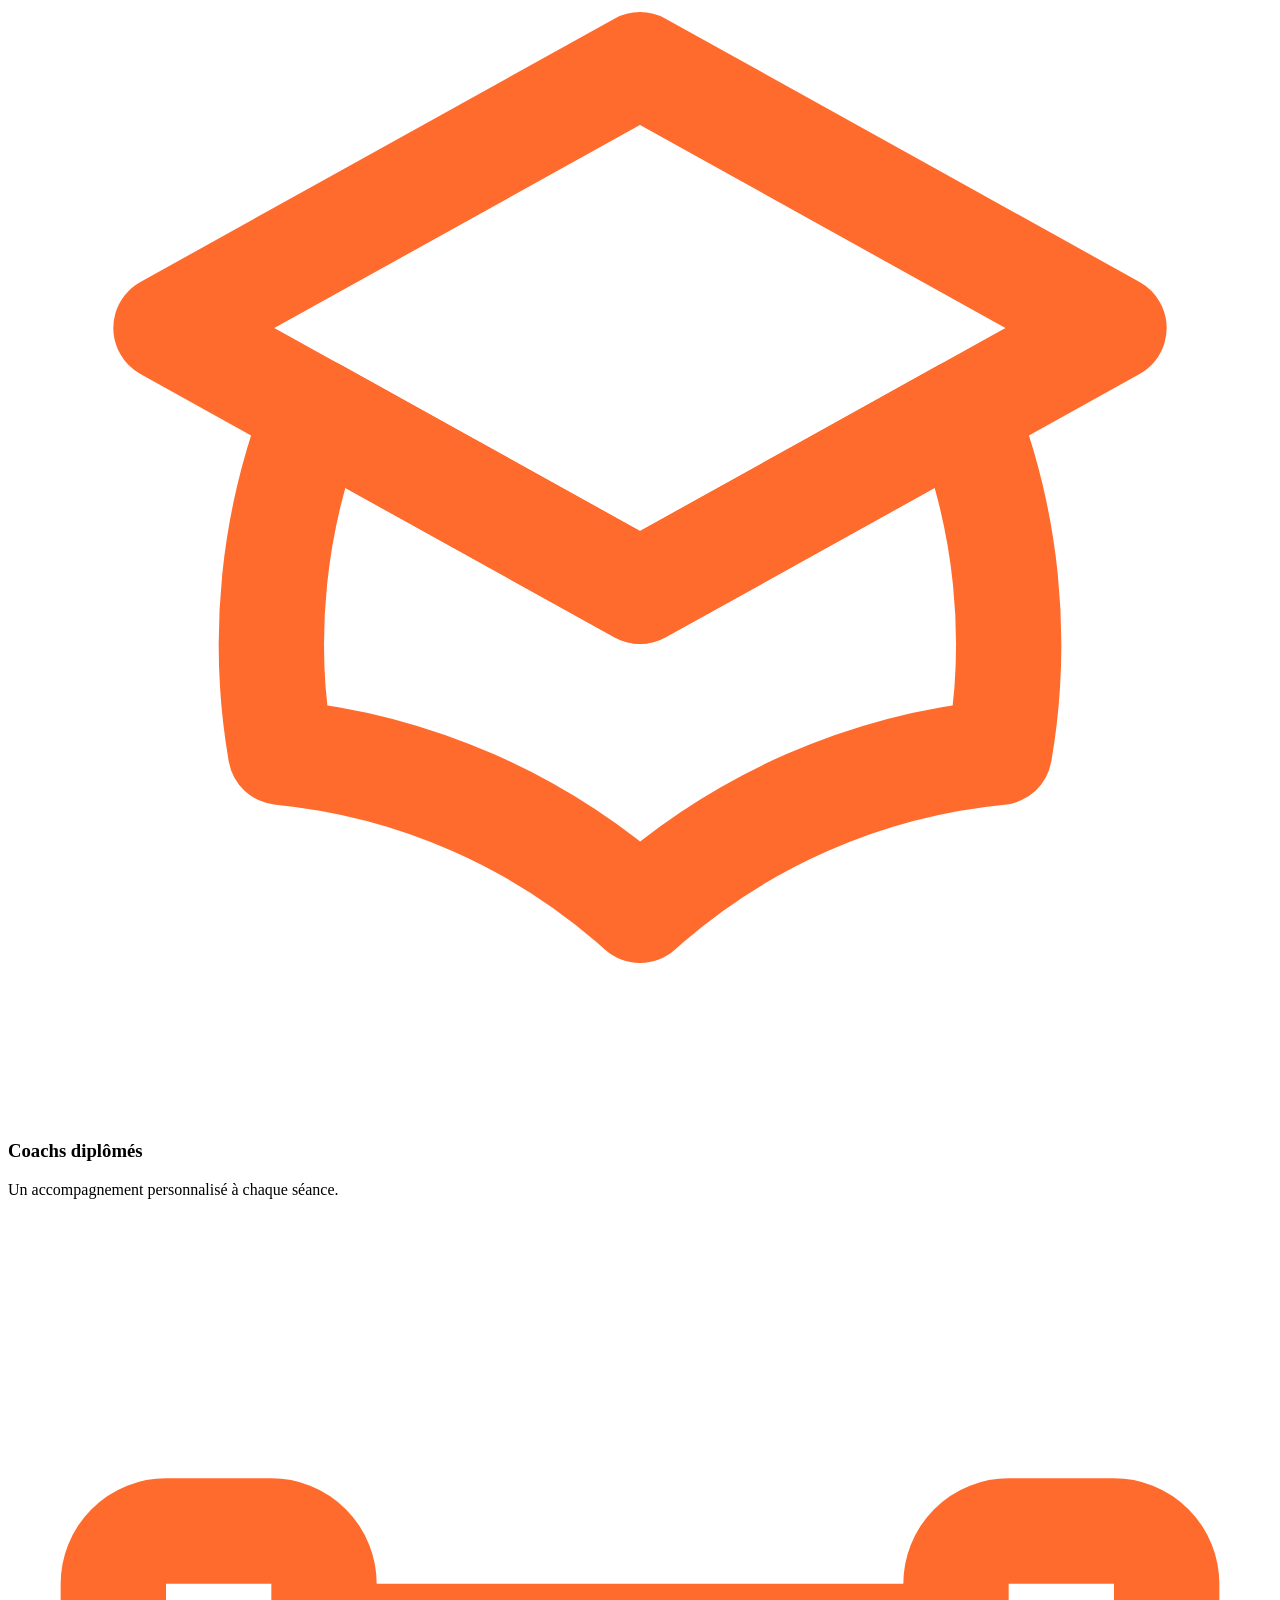
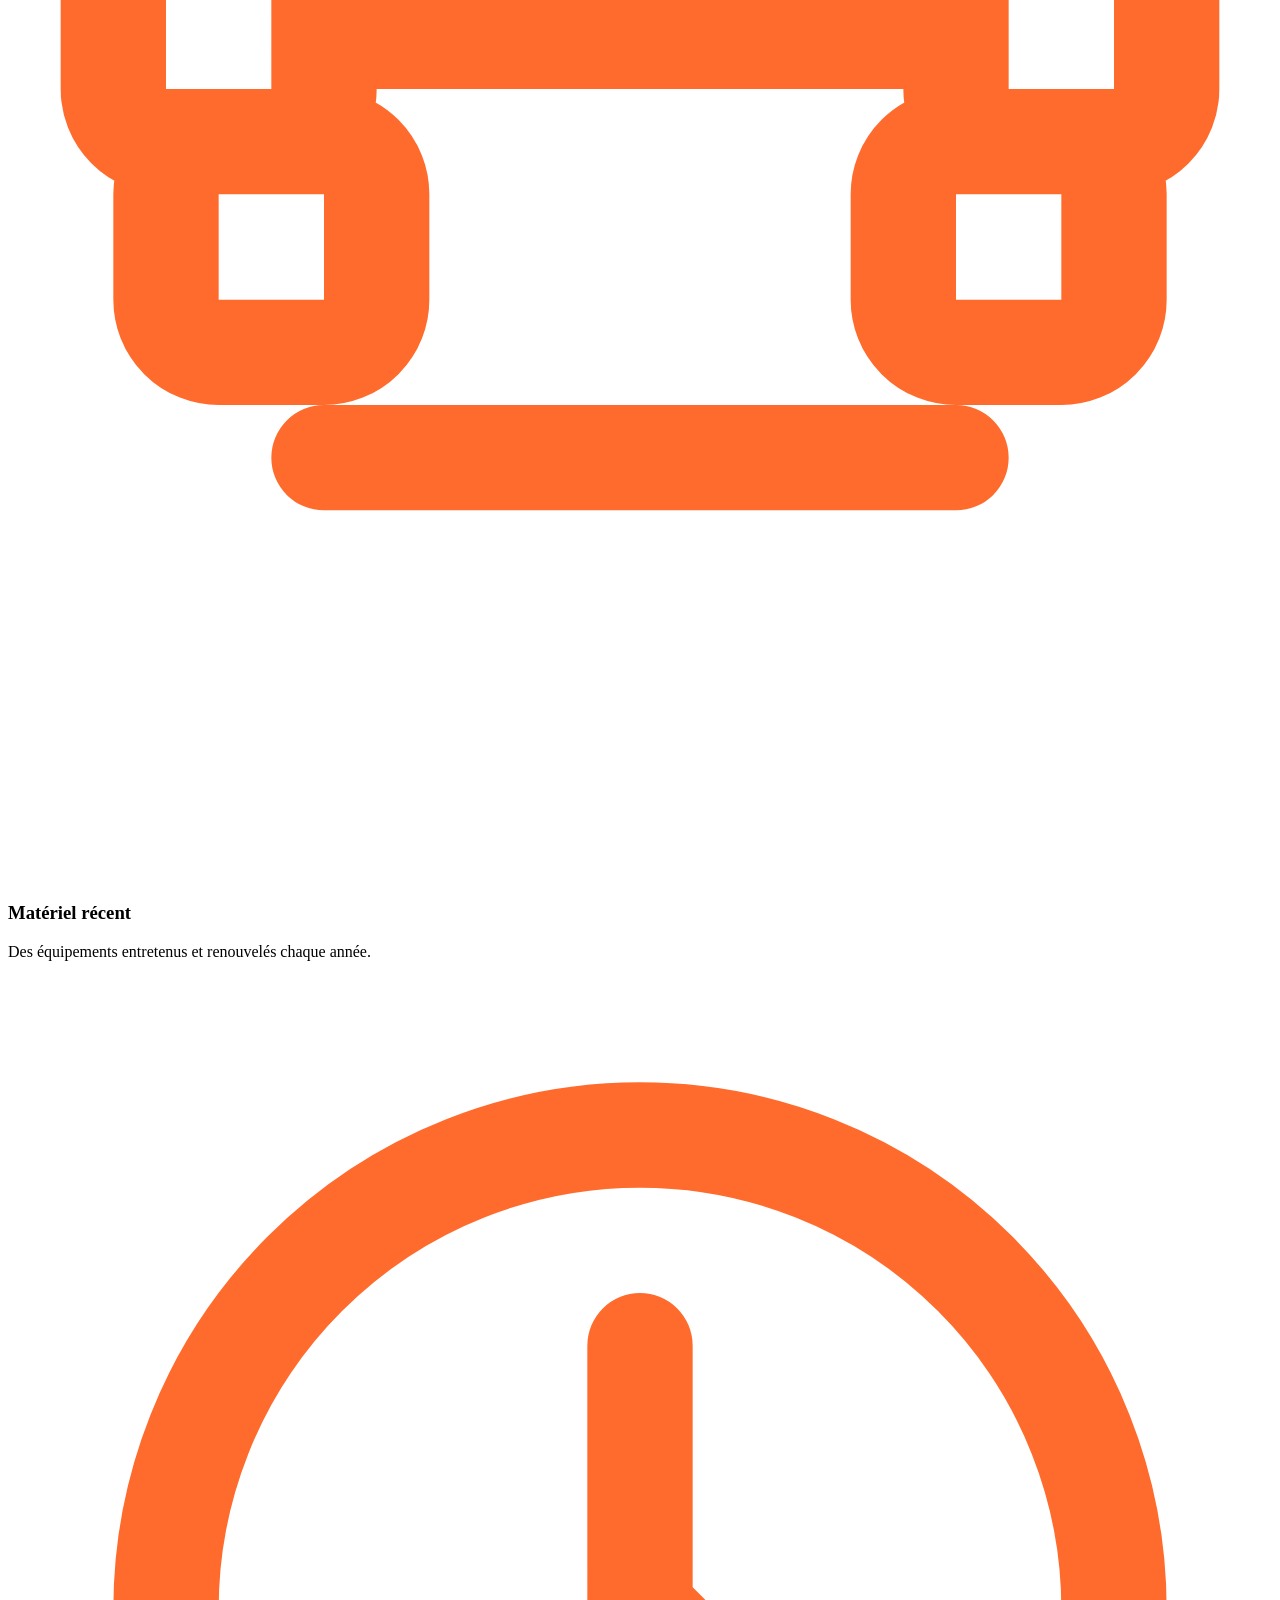
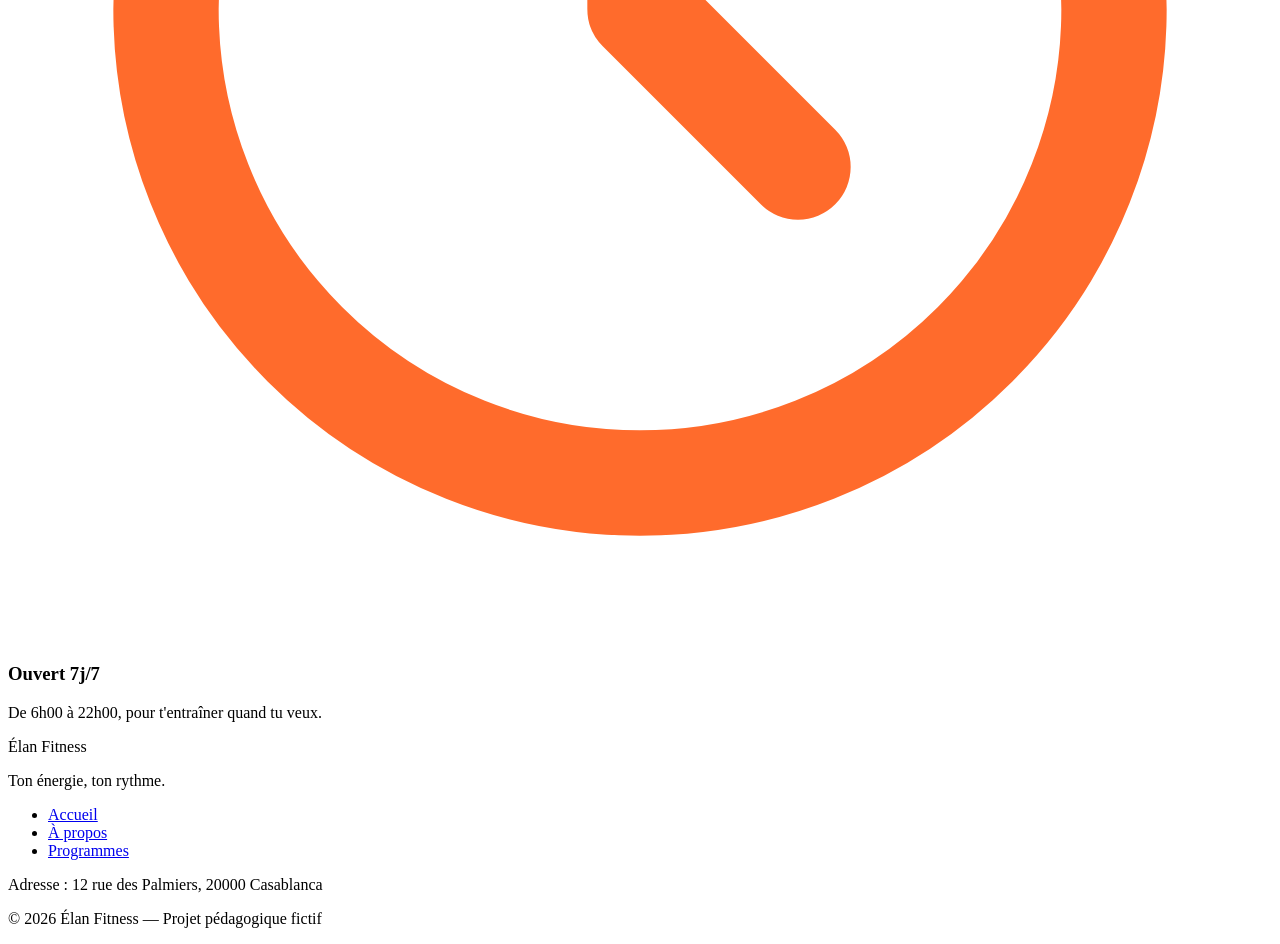
==== commit 1dc86a59: "programmes" ====
--- a/index.html
+++ b/index.html
@@ -6,30 +6,24 @@
   <meta name="description" content="Élan Fitness, salle de sport à Casablanca : musculation, yoga, cardio et boxe fitness avec des coachs diplômés. Réservez votre cours d'essai gratuit.">
   <title>Élan Fitness | Salle de sport à Casablanca</title>
 
-  <!-- Polices Google : Poppins (titres) et Inter (textes) -->
   <link rel="preconnect" href="https://fonts.googleapis.com">
   <link rel="preconnect" href="https://fonts.gstatic.com" crossorigin>
   <link href="https://fonts.googleapis.com/css2?family=Inter:wght@400;500;600&family=Poppins:wght@600;700;800&display=swap" rel="stylesheet">
 
-  <!-- Notre feuille de style -->
   <link rel="stylesheet" href="style.css">
 </head>
 
 <body>
 
-  <!-- =========================================================
-       EN-TÊTE : logo + menu (le même sur toutes les pages)
-       ========================================================= -->
   <header class="en-tete">
     <div class="conteneur en-tete-contenu">
-      <a href="#accueil" class="logo">Élan Fitness</a>
+      <a href="index.html" class="logo">Élan Fitness</a>
 
       <nav aria-label="Navigation principale">
         <ul class="menu">
-          <li><a href="#accueil" class="lien-actif">Accueil</a></li>
-          <li><a href="#a-propos">À propos</a></li>
-          <li><a href="#programmes">Programmes</a></li>
-          <li><a href="#contact">Contactez-nous</a></li>
+          <li><a href="index.html" class="lien-actif">Accueil</a></li>
+          <li><a href="propos.html"  >À propos</a></li>
+          <li><a href="programmes.html"  >Programmes</a></li>
         </ul>
       </nav>
     </div>
@@ -37,9 +31,6 @@
 
   <main>
 
-    <!-- =========================================================
-         PAGE 1 : ACCUEIL (hero + chiffres + avantages)
-         ========================================================= -->
     <section id="accueil" class="hero">
       <div class="conteneur">
 
@@ -108,265 +99,8 @@
       </div>
     </section>
 
-
-    <!-- =========================================================
-         PAGE 2 : À PROPOS
-         ========================================================= -->
-    <section id="a-propos" class="section">
-      <div class="conteneur apropos-contenu">
-
-        <div class="apropos-texte">
-          <p class="sur-titre">Notre histoire et notre mission</p>
-          <h2>Une communauté passionnée au cœur de Casablanca</h2>
-          <p>
-            Fondé avec la conviction que le sport doit être accessible, motivant et bienveillant,
-            Élan Fitness a été pensé comme un lieu d'énergie positive où chacun progresse à son rythme.
-          </p>
-          <p>
-            Que vous franchissiez pour la première fois la porte d'une salle ou que vous prépariez des
-            objectifs avancés, notre équipe de coachs certifiés vous accompagne au quotidien, sans
-            jugement et avec passion.
-          </p>
-
-          <ul class="valeurs">
-            <li class="valeur">
-              <div class="icone icone-petite"><img src="img/icone-check.svg" alt=""></div>
-              <span>Esprit bienveillant</span>
-            </li>
-            <li class="valeur">
-              <div class="icone icone-petite"><img src="img/icone-check.svg" alt=""></div>
-              <span>Suivi personnalisé</span>
-            </li>
-            <li class="valeur">
-              <div class="icone icone-petite"><img src="img/icone-check.svg" alt=""></div>
-              <span>Ambiance conviviale</span>
-            </li>
-          </ul>
-        </div>
-
-        <img class="apropos-image" src="img/equipe.jpg" alt="L'équipe de coachs d'Élan Fitness réunie dans la salle">
-
-      </div>
-    </section>
-
-
-    <!-- =========================================================
-         PAGE 3 : PROGRAMMES (cours + formules)
-         ========================================================= -->
-    <section id="programmes" class="section">
-      <div class="conteneur">
-
-        <div class="section-titre">
-          <h2>Nos programmes</h2>
-          <p>Un programme pour chaque objectif</p>
-        </div>
-
-        <div class="cartes">
-
-          <article class="carte carte-programme">
-            <img src="img/musculation.jpg" alt="Une sportive soulève des haltères dans l'espace musculation">
-            <div class="programme-corps">
-              <span class="etiquette etiquette-orange">Tous niveaux</span>
-              <h3>Musculation</h3>
-              <p>Renforce ton corps et progresse avec un coach.</p>
-              <p class="duree"><img src="img/icone-duree.svg" alt="">60 min</p>
-            </div>
-          </article>
-
-          <article class="carte carte-programme">
-            <img src="img/yoga.jpg" alt="Un groupe pratique le yoga sur des tapis dans une salle lumineuse">
-            <div class="programme-corps">
-              <span class="etiquette etiquette-bleue">Débutant</span>
-              <h3>Yoga</h3>
-              <p>Gagne en souplesse et en sérénité.</p>
-              <p class="duree"><img src="img/icone-duree.svg" alt="">75 min</p>
-            </div>
-          </article>
-
-          <article class="carte carte-programme">
-            <img src="img/cardio.jpg" alt="Des sportifs suivent un circuit de cardio training avec des kettlebells">
-            <div class="programme-corps">
-              <span class="etiquette etiquette-verte">Intermédiaire</span>
-              <h3>Cardio training</h3>
-              <p>Des circuits dynamiques pour travailler ton endurance.</p>
-              <p class="duree"><img src="img/icone-duree.svg" alt="">45 min</p>
-            </div>
-          </article>
-
-          <article class="carte carte-programme">
-            <img src="img/boxe.jpg" alt="Une sportive frappe un sac de frappe pendant un cours de boxe fitness">
-            <div class="programme-corps">
-              <span class="etiquette etiquette-verte">Intermédiaire</span>
-              <h3>Boxe fitness</h3>
-              <p>Cardio et coordination, sans contact.</p>
-              <p class="duree"><img src="img/icone-duree.svg" alt="">50 min</p>
-            </div>
-          </article>
-
-        </div>
-
-        <!-- Les formules (abonnements) -->
-        <div class="formules">
-
-          <div class="section-titre">
-            <h3>Nos formules</h3>
-            <p>Des abonnements flexibles adaptés à vos envies et objectifs</p>
-          </div>
-
-          <div class="cartes">
-
-            <article class="carte formule">
-              <h4>Essentiel</h4>
-              <p class="prix">250 MAD <span>/ mois</span></p>
-              <ul class="formule-liste">
-                <li>Accès à la salle</li>
-                <li>2 cours collectifs par semaine</li>
-                <li>Sans engagement</li>
-              </ul>
-              <a href="#contact" class="bouton bouton-secondaire">Choisir</a>
-            </article>
-
-            <article class="carte formule formule-populaire">
-              <p class="badge-populaire">Populaire</p>
-              <h4>Premium</h4>
-              <p class="prix">400 MAD <span>/ mois</span></p>
-              <ul class="formule-liste">
-                <li>Accès à la salle</li>
-                <li>Cours collectifs illimités</li>
-                <li>1 bilan avec un coach</li>
-              </ul>
-              <a href="#contact" class="bouton bouton-principal">Choisir</a>
-            </article>
-
-            <article class="carte formule">
-              <h4>Duo</h4>
-              <p class="prix">650 MAD <span>/ mois</span></p>
-              <p class="prix-note">pour 2 personnes</p>
-              <ul class="formule-liste">
-                <li>Accès à la salle pour deux</li>
-                <li>Cours collectifs illimités</li>
-                <li>Sans engagement</li>
-              </ul>
-              <a href="#contact" class="bouton bouton-secondaire">Choisir</a>
-            </article>
-
-          </div>
-        </div>
-
-      </div>
-    </section>
-
-
-    <!-- =========================================================
-         PAGE 4 : CONTACT (infos + formulaire + plan)
-         ========================================================= -->
-    <section id="contact" class="section section-blanche">
-      <div class="conteneur">
-
-        <div class="section-titre">
-          <h2>Contactez-nous</h2>
-          <p>Une question ? Réserve ton cours d'essai gratuit.</p>
-        </div>
-
-        <div class="contact-contenu">
-
-          <!-- Colonne de gauche : les informations -->
-          <div class="infos">
-            <div class="info">
-              <div class="icone"><img src="img/icone-pin.svg" alt=""></div>
-              <div>
-                <h3>Adresse</h3>
-                <p>12 rue des Palmiers, 20000 Casablanca</p>
-              </div>
-            </div>
-
-            <div class="info">
-              <div class="icone"><img src="img/icone-telephone.svg" alt=""></div>
-              <div>
-                <h3>Téléphone et e-mail</h3>
-                <p>05 22 00 00 00</p>
-                <p>contact@elanfitness.example</p>
-              </div>
-            </div>
-
-            <div class="info">
-              <div class="icone"><img src="img/icone-duree.svg" alt=""></div>
-              <div>
-                <h3>Horaires</h3>
-                <p>Lundi – Dimanche : 6h00 – 22h00</p>
-              </div>
-            </div>
-          </div>
-
-          <!-- Colonne de droite : le formulaire -->
-          <form class="formulaire" action="#" method="post">
-            <h3>Réserver un cours d'essai</h3>
-
-            <div class="champ">
-              <label for="nom">Nom complet</label>
-              <input type="text" id="nom" name="nom" placeholder="Ex. Youssef Benjelloun" required>
-            </div>
-
-            <div class="champ">
-              <label for="email">Adresse e-mail</label>
-              <input type="email" id="email" name="email" placeholder="youssef@example.com" required>
-            </div>
-
-            <div class="champ">
-              <label for="tel">Téléphone</label>
-              <!-- pattern : un 0, puis 5, 6 ou 7, puis 4 groupes de 2 chiffres (espaces facultatifs) -->
-              <input type="tel" id="tel" name="tel" placeholder="06 12 34 56 78"
-                     pattern="0[5-7]([ ]?[0-9]{2}){4}" title="Format : 06 12 34 56 78" required>
-              <small>Format : 06 12 34 56 78</small>
-            </div>
-
-            <div class="champ">
-              <label for="programme">Programme</label>
-              <select id="programme" name="programme">
-                <option value="musculation">Musculation</option>
-                <option value="yoga">Yoga</option>
-                <option value="cardio">Cardio training</option>
-                <option value="boxe">Boxe fitness</option>
-              </select>
-            </div>
-
-            <div class="champ">
-              <label for="message">Message</label>
-              <textarea id="message" name="message" rows="3" placeholder="Vos objectifs, disponibilités ou questions..."></textarea>
-            </div>
-
-            <div class="case">
-              <input type="checkbox" id="accord" name="accord" required>
-              <label for="accord">J'accepte d'être recontacté(e)</label>
-            </div>
-
-            <button type="submit" class="bouton bouton-principal">Envoyer ma demande</button>
-          </form>
-
-        </div>
-
-        <!-- Plan d'accès -->
-        <div class="plan">
-          <h3>Plan d'accès</h3>
-          <div class="plan-carte">
-            <div class="plan-etiquette">
-              <div class="plan-pin"><img src="img/icone-pin-blanc.svg" alt=""></div>
-              <p class="plan-nom">Élan Fitness — Casablanca</p>
-              <p>12 rue des Palmiers, 20000 Casablanca</p>
-              <p class="plan-acces">Proche station tramway et parking gratuit</p>
-            </div>
-          </div>
-        </div>
-
-      </div>
-    </section>
-
   </main>
 
-
-  <!-- =========================================================
-       PIED DE PAGE (le même sur toutes les pages)
-       ========================================================= -->
   <footer class="pied-de-page">
     <div class="conteneur">
 
@@ -378,10 +112,9 @@
 
         <nav aria-label="Navigation du pied de page">
           <ul class="menu menu-pied">
-            <li><a href="#accueil">Accueil</a></li>
-            <li><a href="#a-propos">À propos</a></li>
-            <li><a href="#programmes">Programmes</a></li>
-            <li><a href="#contact">Contactez-nous</a></li>
+            <li><a href="index.html">Accueil</a></li>
+            <li><a href="propos.html">À propos</a></li>
+            <li><a href="programmes.html">Programmes</a></li>
           </ul>
         </nav>
       </div>
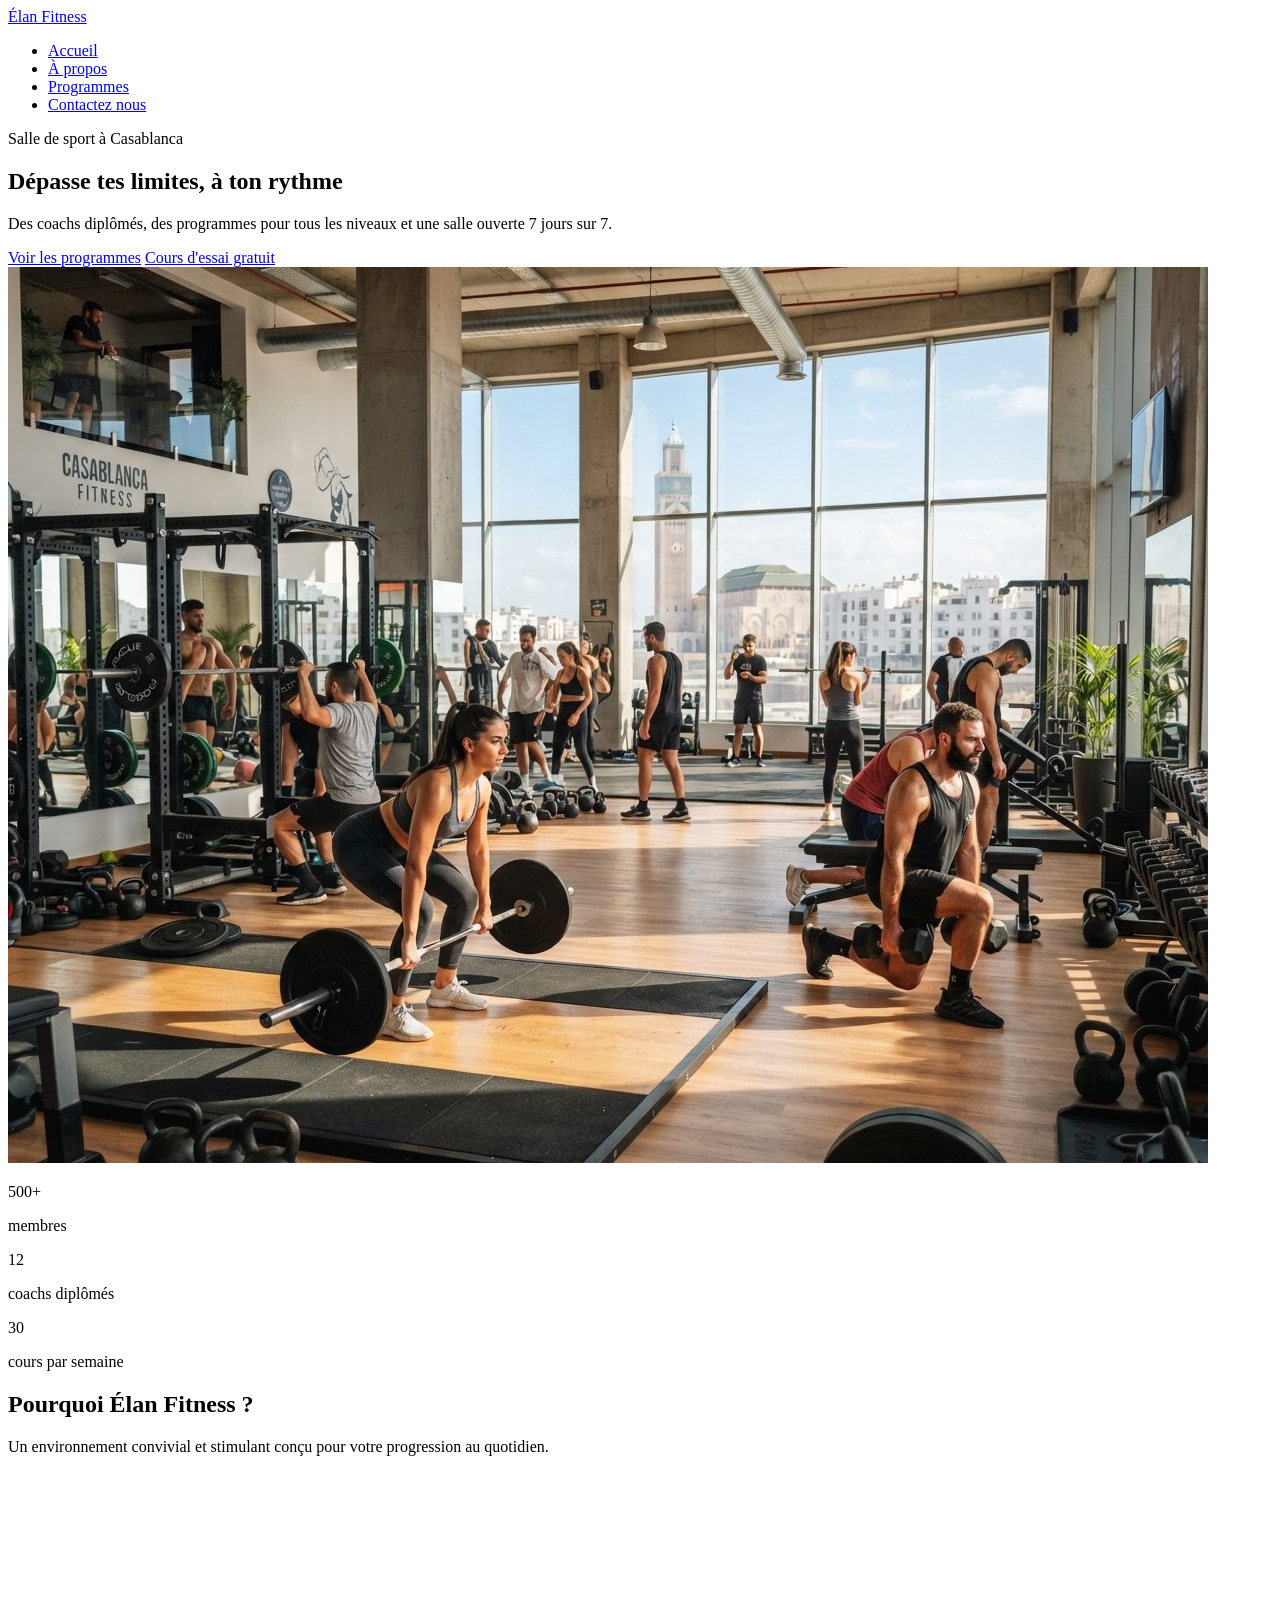
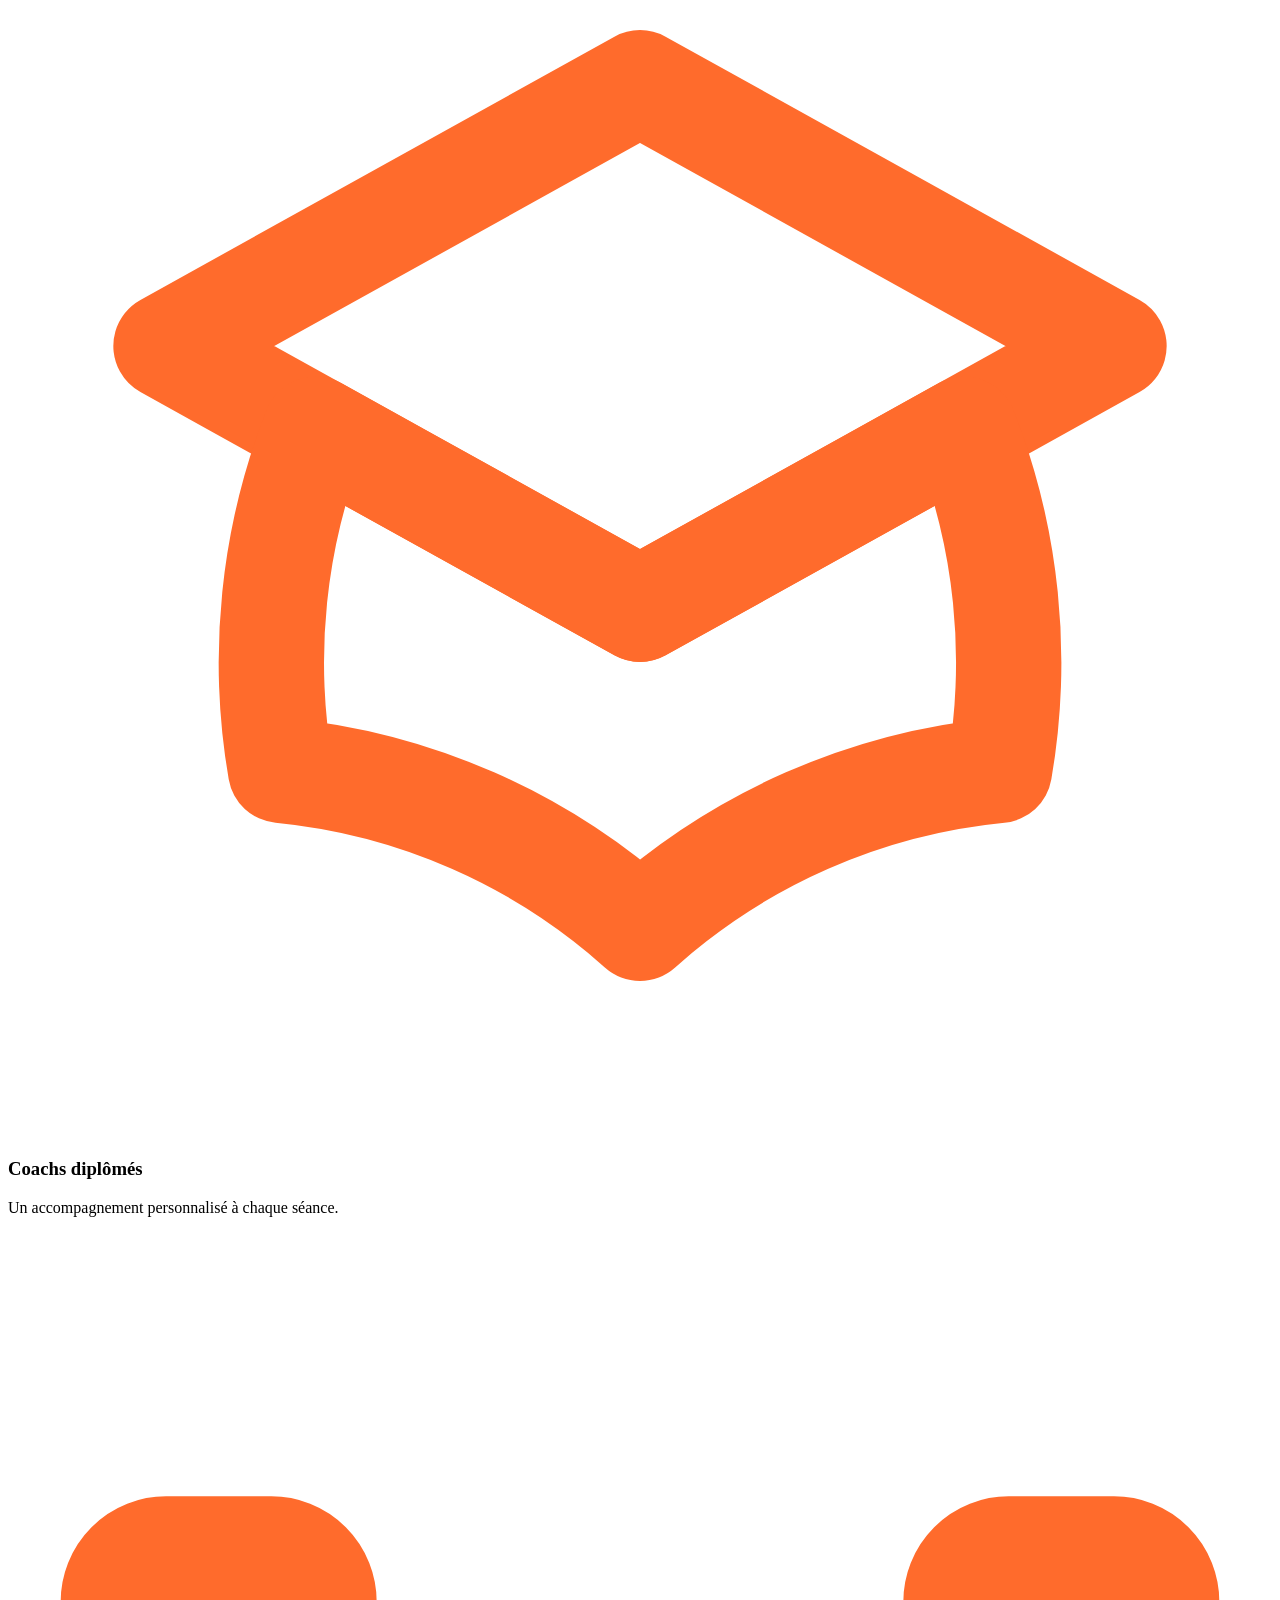
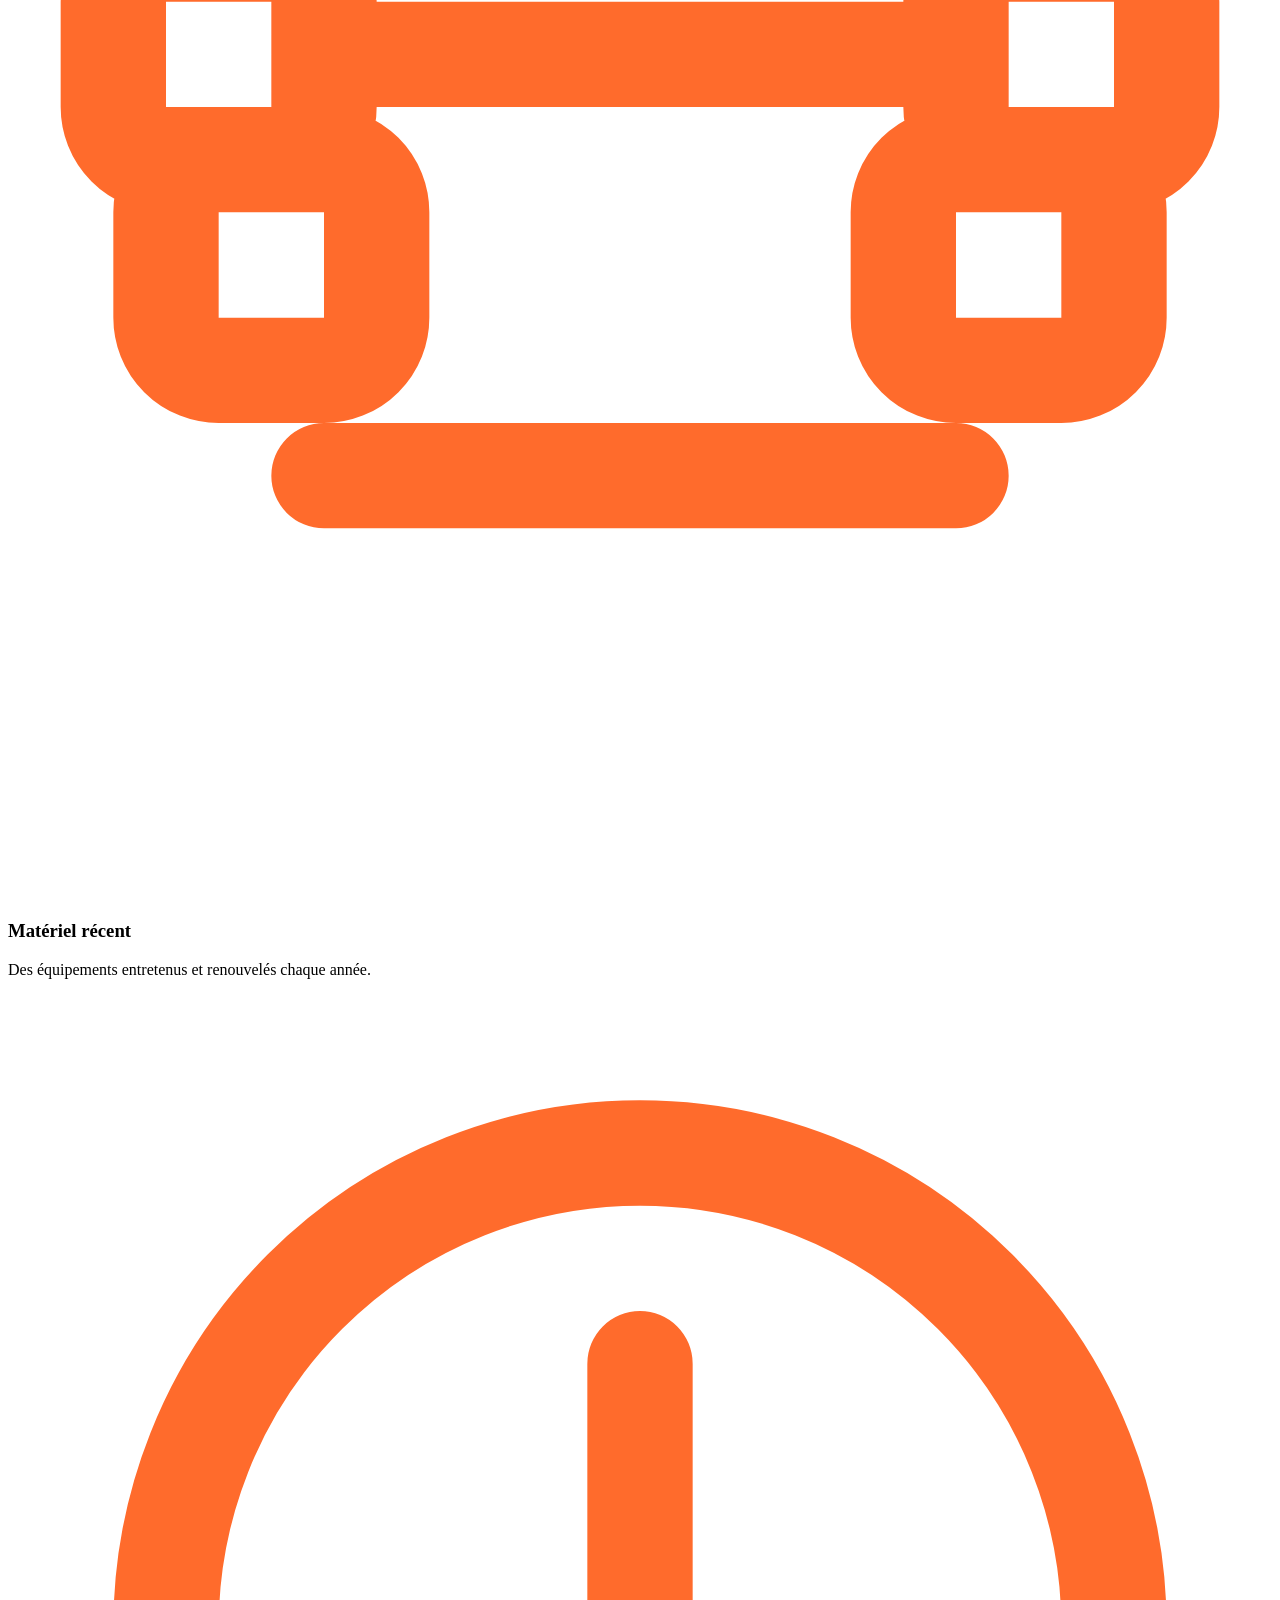
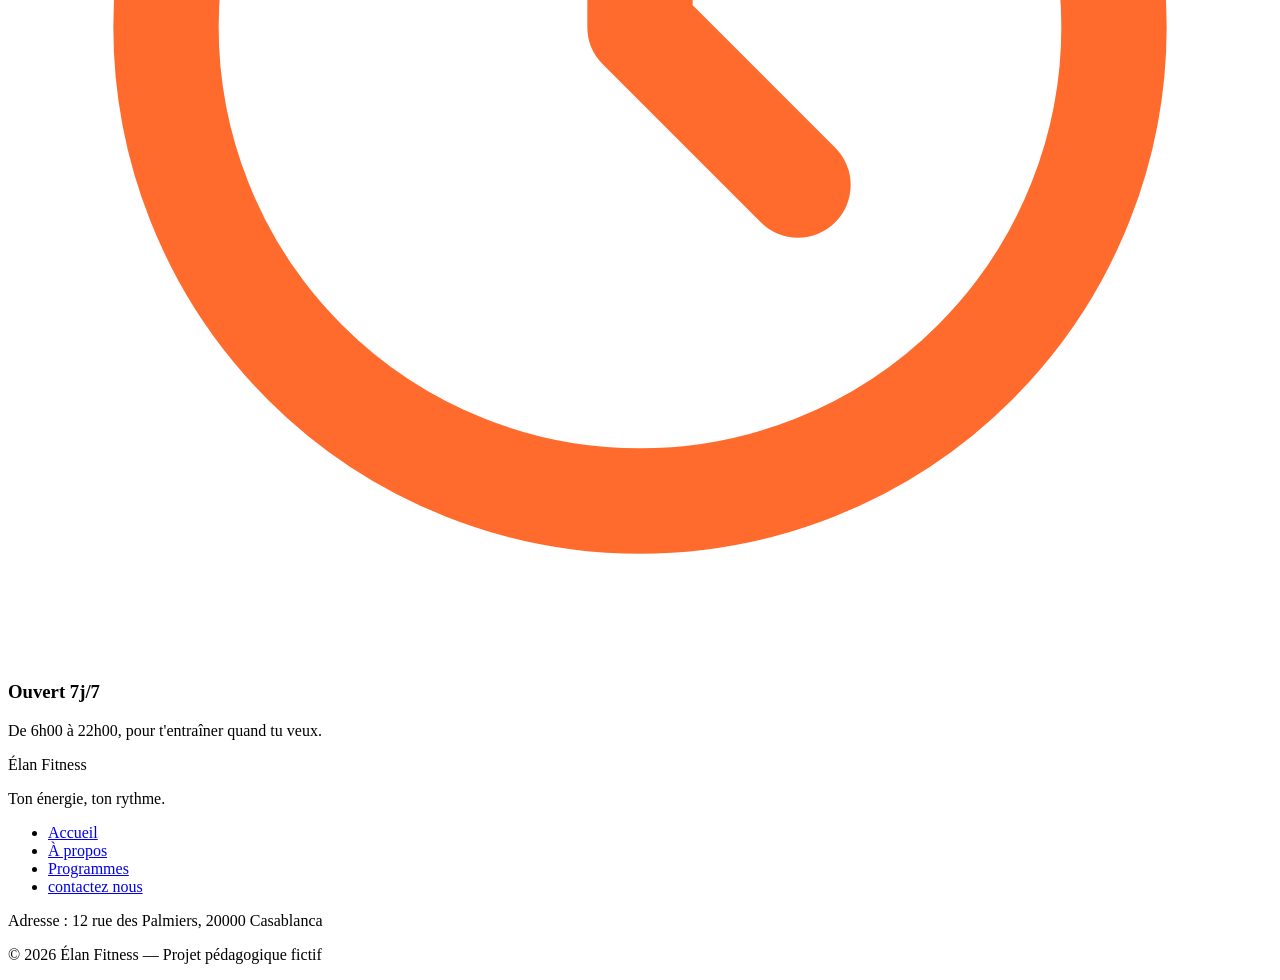
==== commit d9e85f51: "contact" ====
--- a/index.html
+++ b/index.html
@@ -24,6 +24,7 @@
           <li><a href="index.html" class="lien-actif">Accueil</a></li>
           <li><a href="propos.html"  >À propos</a></li>
           <li><a href="programmes.html"  >Programmes</a></li>
+          <li><a href="contact.html" >Contactez nous</a></li>
         </ul>
       </nav>
     </div>
@@ -115,6 +116,7 @@
             <li><a href="index.html">Accueil</a></li>
             <li><a href="propos.html">À propos</a></li>
             <li><a href="programmes.html">Programmes</a></li>
+            <li><a href="contact.html">contactez nous</a></li>
           </ul>
         </nav>
       </div>
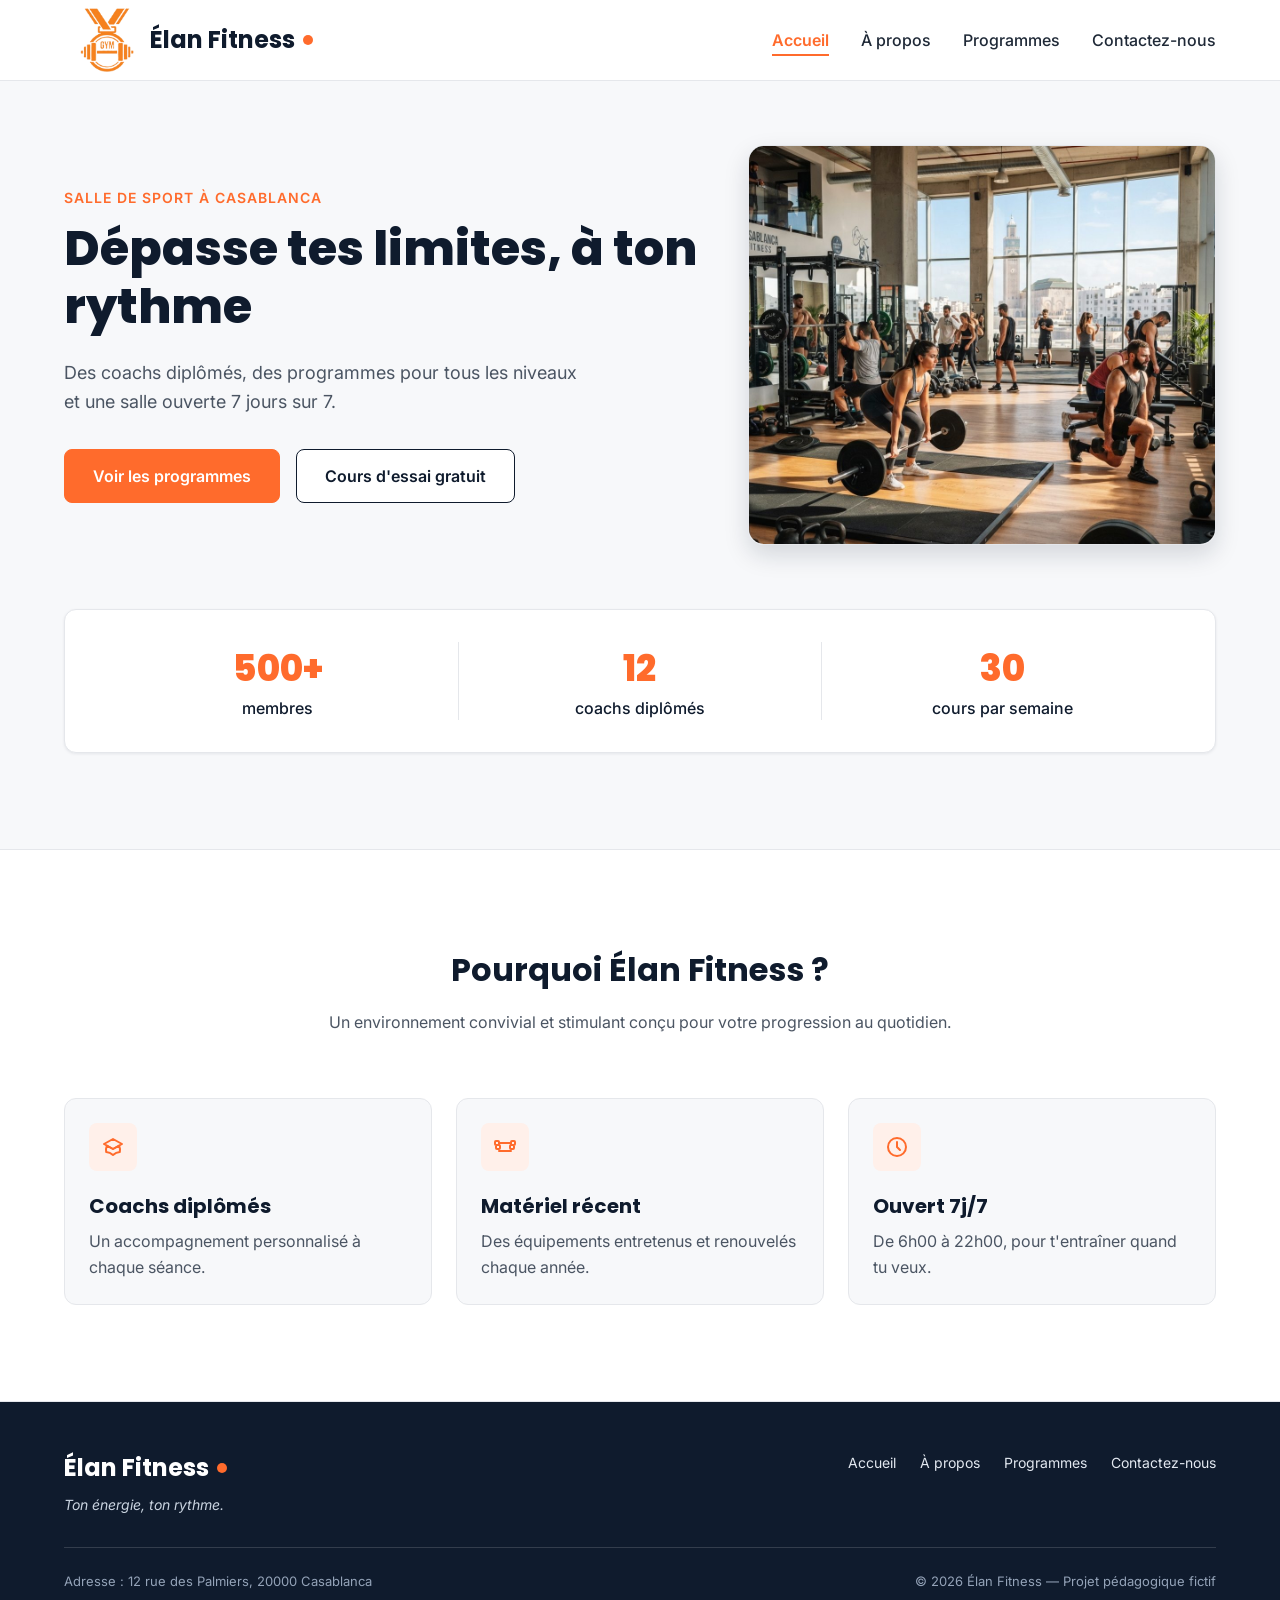
==== commit a6d37c22: "modifier logo" ====
--- a/index.html
+++ b/index.html
@@ -17,14 +17,17 @@
 
   <header class="en-tete">
     <div class="conteneur en-tete-contenu">
-      <a href="index.html" class="logo">Élan Fitness</a>
+      <div class="logo-fitness">
+        <img src="img/logo.png">
+      </div>
+      <a href="index.html" class="logoo">Élan Fitness</a>
 
       <nav aria-label="Navigation principale">
         <ul class="menu">
           <li><a href="index.html" class="lien-actif">Accueil</a></li>
           <li><a href="propos.html"  >À propos</a></li>
           <li><a href="programmes.html"  >Programmes</a></li>
-          <li><a href="contact.html" >Contactez nous</a></li>
+          <li><a href="contact.html" >Contactez-nous</a></li>
         </ul>
       </nav>
     </div>
@@ -43,8 +46,8 @@
               Des coachs diplômés, des programmes pour tous les niveaux et une salle ouverte 7 jours sur 7.
             </p>
             <div class="boutons">
-              <a href="#programmes" class="bouton bouton-principal">Voir les programmes</a>
-              <a href="#contact" class="bouton bouton-secondaire">Cours d'essai gratuit</a>
+              <a href="programmes.html" class="bouton bouton-principal">Voir les programmes</a>
+              <a href="contact.html" class="bouton bouton-secondaire">Cours d'essai gratuit</a>
             </div>
           </div>
 
@@ -116,7 +119,7 @@
             <li><a href="index.html">Accueil</a></li>
             <li><a href="propos.html">À propos</a></li>
             <li><a href="programmes.html">Programmes</a></li>
-            <li><a href="contact.html">contactez nous</a></li>
+            <li><a href="contact.html">Contactez-nous</a></li>
           </ul>
         </nav>
       </div>
--- a/style.css
+++ b/style.css
@@ -0,0 +1,634 @@
+* {
+  box-sizing: border-box;
+  margin: 0;
+  padding: 0;
+}
+
+html {
+  scroll-behavior: smooth;
+}
+
+body {
+  font-family: 'Inter', Arial, sans-serif;
+  font-size: 16px;
+  line-height: 1.5;
+  color: #1F2937;
+  background-color: #F7F8FA;
+}
+
+h1, h2, h3, h4 {
+  font-family: 'Poppins', Arial, sans-serif;
+  color: #0F1B2D;
+}
+
+a {
+  color: inherit;
+  text-decoration: none;
+}
+
+ul {
+  list-style: none;
+}
+
+img {
+  display: block;
+  max-width: 100%;
+}
+
+a:focus-visible,
+button:focus-visible {
+  outline: 3px solid #FF6B2C;
+  outline-offset: 2px;
+}
+
+.conteneur {
+  width: 100%;
+  max-width: 1200px;
+  margin: 0 auto;
+  padding: 0 24px;
+}
+
+.section {
+  padding: 96px 0;
+}
+
+.section-blanche {
+  background-color: #FFFFFF;
+  border-top: 1px solid #E5E7EB;
+  border-bottom: 1px solid #E5E7EB;
+}
+
+.section-titre {
+  max-width: 640px;
+  margin: 0 auto 64px;
+  text-align: center;
+}
+
+.section-titre h2 {
+  font-size: 32px;
+  margin-bottom: 16px;
+}
+
+.section-titre h3 {
+  font-size: 26px;
+  margin-bottom: 12px;
+}
+
+.section-titre p {
+  color: #4B5563;
+}
+
+.sur-titre {
+  font-size: 14px;
+  font-weight: 600;
+  color: #FF6B2C;
+  text-transform: uppercase;
+  letter-spacing: 1px;
+  margin-bottom: 12px;
+}
+
+.bouton {
+  display: inline-block;
+  padding: 14px 28px;
+  border-radius: 8px;
+  font-size: 16px;
+  font-weight: 600;
+  text-align: center;
+  cursor: pointer;
+}
+
+.bouton-principal {
+  background-color: #FF6B2C;
+  border: 1px solid #FF6B2C;
+  color: #FFFFFF;
+}
+
+.bouton-principal:hover {
+  background-color: #F05817;
+}
+
+.bouton-secondaire {
+  background-color: #FFFFFF;
+  border: 1px solid #0F1B2D;
+  color: #0F1B2D;
+}
+
+.bouton-secondaire:hover {
+  background-color: #F3F4F6;
+}
+
+.cartes {
+  display: flex;
+  gap: 24px;
+}
+
+.carte {
+  flex: 1;
+  background-color: #FFFFFF;
+  border: 1px solid #E5E7EB;
+  border-radius: 12px;
+  box-shadow: 0 1px 3px rgba(15, 27, 45, 0.08);
+}
+
+.icone {
+  width: 48px;
+  height: 48px;
+  background-color: #FFF0EA;
+  border-radius: 8px;
+  display: flex;
+  align-items: center;
+  justify-content: center;
+}
+
+.icone img {
+  width: 24px;
+  height: 24px;
+}
+
+.icone-petite {
+  width: 32px;
+  height: 32px;
+  border-radius: 50%;
+}
+
+.icone-petite img {
+  width: 16px;
+  height: 16px;
+}
+
+.en-tete {
+  position: sticky;
+  top: 0;
+  z-index: 10;
+  background-color: #FFFFFF;
+  border-bottom: 1px solid #E5E7EB;
+}
+
+.en-tete-contenu {
+  height: 80px;
+  display: flex;
+  align-items: center;
+  justify-content: space-between;
+}
+
+.logo {
+  display: flex;
+  align-items: center;
+  font-family: 'Poppins', Arial, sans-serif;
+  font-size: 24px;
+  font-weight: 700;
+  color: #0F1B2D;
+}
+
+.logo::after {
+  content: "";
+  width: 10px;
+  height: 10px;
+  margin-left: 8px;
+  background-color: #FF6B2C;
+  border-radius: 50%;
+}
+
+.menu {
+  display: flex;
+  gap: 32px;
+}
+
+.menu a {
+  font-weight: 500;
+  padding-bottom: 4px;
+  border-bottom: 2px solid transparent;
+}
+
+.menu a:hover {
+  color: #FF6B2C;
+}
+
+.menu .lien-actif {
+  color: #FF6B2C;
+  font-weight: 600;
+  border-bottom-color: #FF6B2C;
+}
+
+.hero {
+  padding: 64px 0 96px;
+}
+
+.hero-contenu {
+  display: flex;
+  align-items: center;
+  gap: 32px;
+}
+
+.hero-texte {
+  flex: 7;
+}
+
+.hero-texte h1 {
+  font-size: 48px;
+  font-weight: 800;
+  line-height: 1.2;
+  margin-bottom: 24px;
+}
+
+.hero-description {
+  max-width: 520px;
+  font-size: 18px;
+  line-height: 1.6;
+  color: #4B5563;
+  margin-bottom: 32px;
+}
+
+.boutons {
+  display: flex;
+  flex-wrap: wrap;
+  gap: 16px;
+}
+
+.hero-image {
+  flex: 5;
+  min-width: 0;
+  height: 400px;
+  object-fit: cover;
+  border-radius: 16px;
+  border: 1px solid #E5E7EB;
+  box-shadow: 0 10px 25px rgba(15, 27, 45, 0.15);
+}
+
+.chiffres {
+  display: flex;
+  margin-top: 64px;
+  padding: 32px;
+  background-color: #FFFFFF;
+  border: 1px solid #E5E7EB;
+  border-radius: 12px;
+  box-shadow: 0 1px 3px rgba(15, 27, 45, 0.08);
+}
+
+.chiffre {
+  flex: 1;
+  text-align: center;
+  font-weight: 500;
+  color: #0F1B2D;
+}
+
+.chiffre + .chiffre {
+  border-left: 1px solid #E5E7EB;
+}
+
+.chiffre-nombre {
+  font-family: 'Poppins', Arial, sans-serif;
+  font-size: 36px;
+  font-weight: 800;
+  color: #FF6B2C;
+}
+
+.carte-avantage {
+  padding: 24px;
+  background-color: #F7F8FA;
+  box-shadow: none;
+}
+
+.carte-avantage .icone {
+  margin-bottom: 20px;
+}
+
+.carte-avantage h3 {
+  font-size: 20px;
+  margin-bottom: 8px;
+}
+
+.carte-avantage p {
+  color: #4B5563;
+  line-height: 1.6;
+}
+
+.apropos-contenu {
+  display: flex;
+  align-items: center;
+  gap: 64px;
+}
+
+.apropos-texte {
+  flex: 7;
+}
+
+.apropos-texte h2 {
+  font-size: 36px;
+  line-height: 1.2;
+  margin-bottom: 20px;
+}
+
+.apropos-texte p {
+  color: #4B5563;
+  line-height: 1.7;
+  margin-bottom: 16px;
+}
+
+.valeurs {
+  display: flex;
+  gap: 16px;
+  margin-top: 32px;
+}
+
+.valeur {
+  flex: 1;
+  display: flex;
+  align-items: center;
+  gap: 12px;
+  padding: 12px 16px;
+  background-color: #FFFFFF;
+  border: 1px solid #E5E7EB;
+  border-radius: 12px;
+  font-family: 'Poppins', Arial, sans-serif;
+  font-size: 14px;
+  font-weight: 600;
+  color: #0F1B2D;
+}
+
+.apropos-image {
+  flex: 5;
+  min-width: 0;
+  height: 360px;
+  object-fit: cover;
+  border-radius: 16px;
+  box-shadow: 0 10px 25px rgba(15, 27, 45, 0.15);
+}
+
+.carte-programme {
+  display: flex;
+  flex-direction: column;
+  overflow: hidden;
+}
+
+.carte-programme > img {
+  width: 100%;
+  height: 200px;
+  object-fit: cover;
+}
+
+.programme-corps {
+  flex: 1;
+  display: flex;
+  flex-direction: column;
+  padding: 20px;
+}
+
+.programme-corps h3 {
+  font-size: 20px;
+  margin-bottom: 8px;
+}
+
+.programme-corps p {
+  font-size: 15px;
+  color: #4B5563;
+}
+
+.etiquette {
+  align-self: flex-start;
+  padding: 4px 10px;
+  margin-bottom: 12px;
+  border-radius: 6px;
+  font-size: 12px;
+  font-weight: 600;
+}
+
+.etiquette-orange {
+  background-color: #FFEDE5;
+  color: #C2410C;
+}
+
+.etiquette-bleue {
+  background-color: #DBEAFE;
+  color: #1D4ED8;
+}
+
+.etiquette-verte {
+  background-color: #D1FAE5;
+  color: #047857;
+}
+
+.programme-corps .duree {
+  display: flex;
+  align-items: center;
+  gap: 8px;
+  margin-top: auto;
+  padding-top: 16px;
+  border-top: 1px solid #E5E7EB;
+  font-size: 13px;
+  font-weight: 600;
+  color: #0F1B2D;
+}
+
+.programme-corps h3 + p {
+  margin-bottom: 16px;
+}
+
+.duree img {
+  width: 16px;
+  height: 16px;
+}
+
+.formules {
+  margin-top: 96px;
+}
+
+.formule {
+  position: relative;
+  display: flex;
+  flex-direction: column;
+  padding: 28px;
+}
+
+.formule h4 {
+  font-size: 20px;
+}
+
+.prix {
+  margin: 8px 0 16px;
+  font-family: 'Poppins', Arial, sans-serif;
+  font-size: 30px;
+  font-weight: 800;
+  color: #FF6B2C;
+}
+
+.prix span {
+  font-family: 'Inter', Arial, sans-serif;
+  font-size: 16px;
+  font-weight: 500;
+  color: #4B5563;
+}
+
+.prix-note {
+  margin: -8px 0 16px;
+  font-size: 13px;
+  color: #4B5563;
+}
+
+.formule-liste {
+  flex: 1;
+  margin-bottom: 24px;
+}
+
+.formule-liste li {
+  padding-left: 28px;
+  margin-bottom: 12px;
+  font-size: 15px;
+  background-image: url('img/icone-check.svg');
+  background-repeat: no-repeat;
+  background-position: left center;
+  background-size: 16px;
+}
+
+.formule .bouton {
+  display: block;
+}
+
+.formule-populaire {
+  border: 2px solid #FF6B2C;
+  box-shadow: 0 10px 25px rgba(255, 107, 44, 0.2);
+}
+
+.badge-populaire {
+  position: absolute;
+  top: -14px;
+  left: 50%;
+  transform: translateX(-50%);
+  padding: 4px 14px;
+  background-color: #FF6B2C;
+  border-radius: 999px;
+  font-size: 12px;
+  font-weight: 700;
+  text-transform: uppercase;
+  color: #FFFFFF;
+}
+
+.pied-de-page {
+  padding: 48px 0 32px;
+  background-color: #0F1B2D;
+  color: #FFFFFF;
+}
+
+.pied-haut {
+  display: flex;
+  justify-content: space-between;
+  align-items: flex-start;
+  padding-bottom: 32px;
+  border-bottom: 1px solid rgba(255, 255, 255, 0.15);
+}
+
+.logo-clair {
+  color: #FFFFFF;
+}
+
+.slogan {
+  margin-top: 8px;
+  font-size: 14px;
+  font-style: italic;
+  color: #CBD5E1;
+}
+
+.menu-pied {
+  gap: 24px;
+}
+
+.menu-pied a {
+  font-size: 14px;
+  font-weight: 400;
+  color: #E2E8F0;
+}
+
+.pied-bas {
+  display: flex;
+  justify-content: space-between;
+  margin-top: 24px;
+  font-size: 13px;
+  color: #94A3B8;
+}
+
+
+.centre { text-align: center; color: #1d3557; }
+
+
+.contact-box {
+    color:#0F1B2D;
+    background: #FFFFFF;
+    border: 1px solid #0F1B2D;
+    padding: 40px;
+    border-radius: 12px;
+    width: 500px;
+}
+
+.contact-box p {
+    display: flex;
+    align-items: center;
+    margin: 15px 0;
+}
+
+.contact-box label {
+    width: 160px;
+    text-align: left;
+}
+
+.contact-box input,
+.contact-box textarea {
+    flex: 1;
+    margin-left: 5px;
+}
+
+
+.contact-button { position: absolute;
+    right: 55%; 
+    background-color:  #FF6B2c; 
+    border: 1px solid #FF6B2C; 
+    border-radius: 12px;
+    padding: 8px;
+    width: 100px; }
+
+.contact-container {
+    display: flex;
+    justify-content: center;
+    align-items: center;
+    gap: 50px;
+    max-width: 1100px;
+    margin: 50px auto;
+}
+
+
+.contact-image {
+    width: 450px;
+}
+
+.contact-image img {
+    width: 100%;
+    height: 450px;
+    object-fit: cover;
+    border-radius: 12px;
+}
+
+.logo-fitness {
+  width: 15%;
+}
+
+.logo-fitness img {
+  width: 50%;
+}
+.logoo{
+  position: absolute;
+  left: 150PX;
+  display: flex;
+  align-items: center;
+  font-family: 'Poppins', Arial, sans-serif;
+  font-size: 24px;
+  font-weight: 700;
+  color: #0F1B2D;
+}
+
+.logoo::after {
+  content: "";
+  width: 10px;
+  height: 10px;
+  margin-left: 8px;
+  background-color: #FF6B2C;
+  border-radius: 50%;
+}
